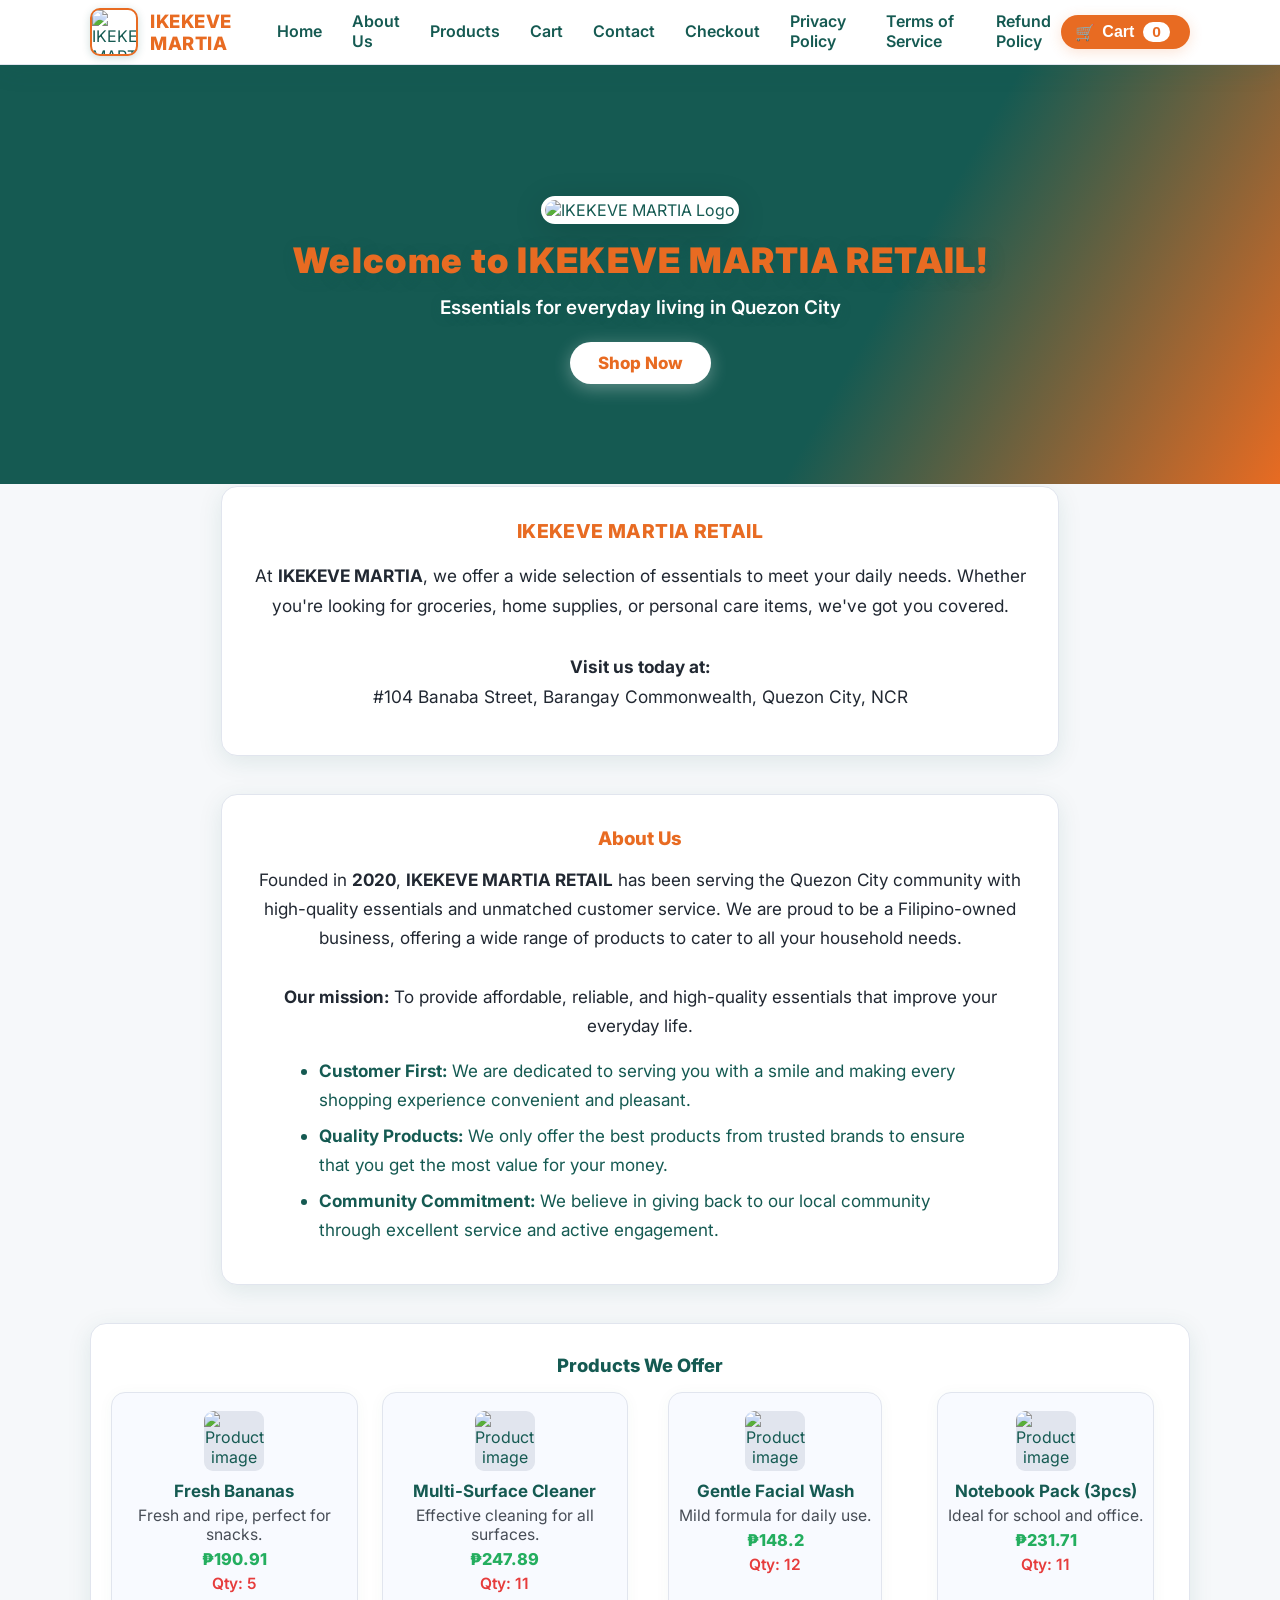
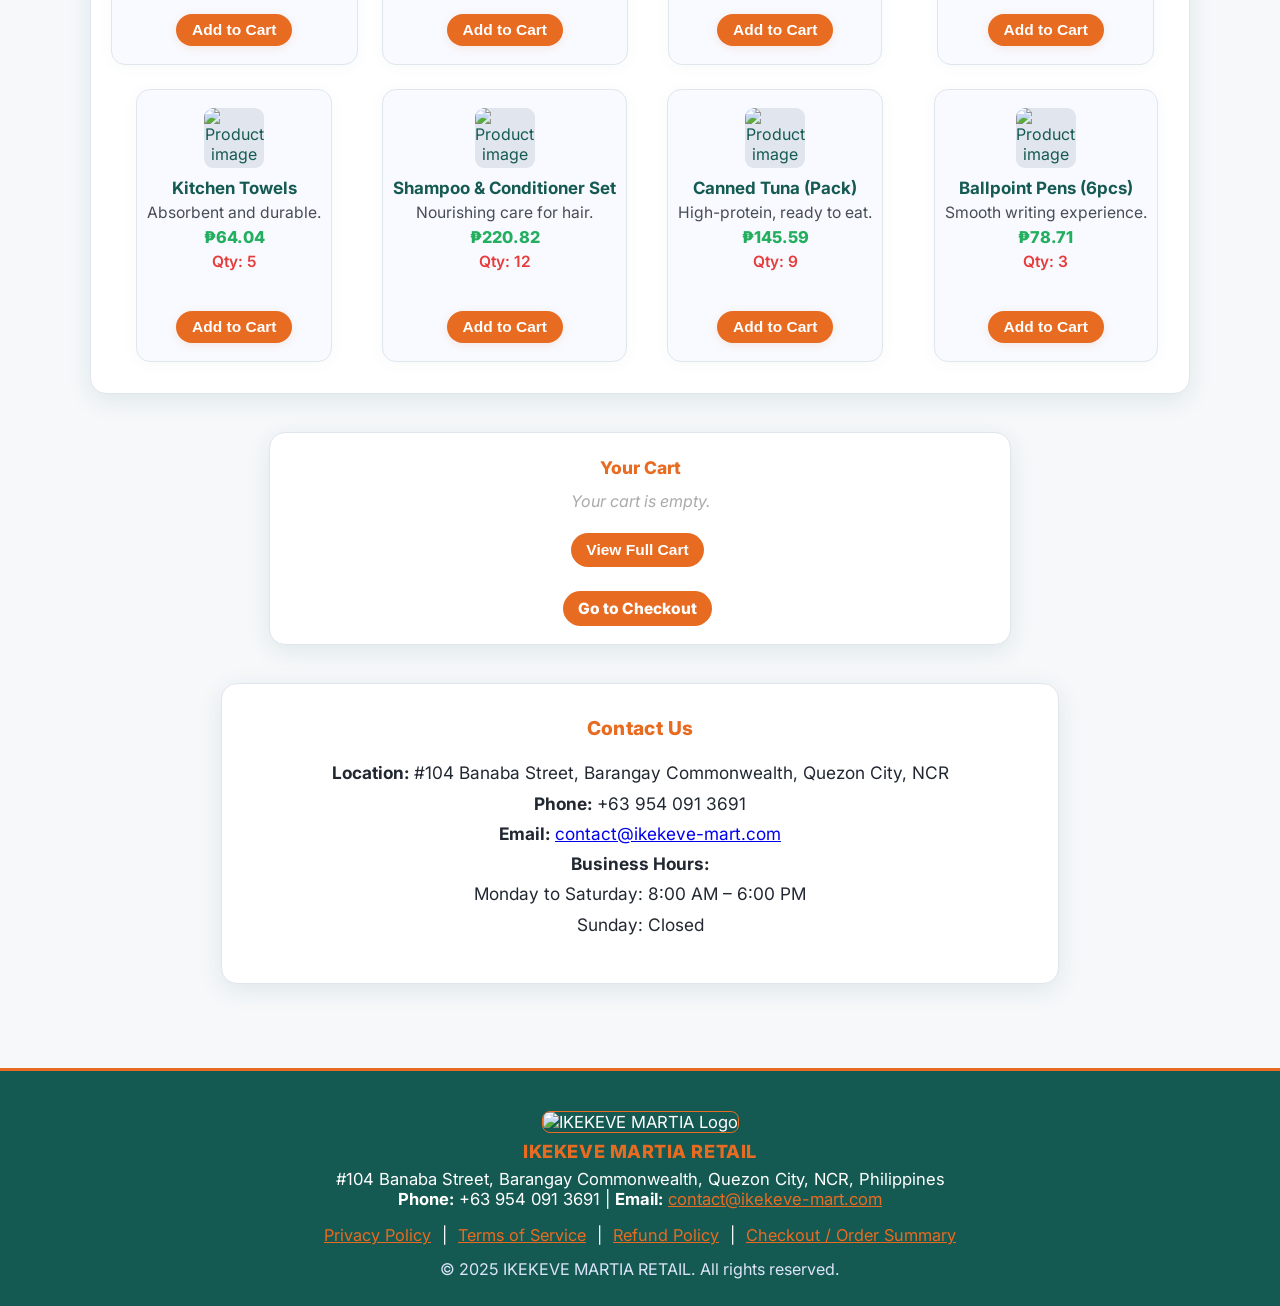
==== index.html @ eccfc87e "Update index.html" ====
<!DOCTYPE html>
<html lang="en">
<head>
  <meta charset="UTF-8">
  <title>IKEKEVE MARTIA RETAIL – Essentials for Everyday Living</title>
  <meta name="viewport" content="width=device-width, initial-scale=1.0">
  <meta name="description" content="IKEKEVE MARTIA RETAIL – Groceries, home, personal care, and office supplies in Quezon City. Professional, responsive, and trusted Filipino-owned store.">
  <link rel="icon" type="image/png" href="image/FAVICON.png">
  <link href="https://fonts.googleapis.com/css2?family=Inter:wght@400;600;800&display=swap" rel="stylesheet">
  <style>
    :root {
      --color-main: #155a52;
      --color-accent: #e86b22;
      --color-bg: #f6f8fa;
      --color-light: #fff;
      --color-dark: #212832;
      --color-border: #e1e5ee;
      --color-success: #24ae5f;
      --color-danger: #e63c3c;
      --radius: 16px;
      --shadow: 0 6px 24px rgba(21,90,82,0.10);
      --max-width: 1100px;
      --nav-height: 64px;
    }
    html { scroll-behavior: smooth; }
    body {
      margin: 0;
      padding: 0;
      font-family: 'Inter', Arial, sans-serif;
      background: var(--color-bg);
      color: var(--color-main);
      min-height: 100vh;
      box-sizing: border-box;
    }
    .navbar {
      background: var(--color-light);
      border-bottom: 1.5px solid var(--color-border);
      box-shadow: var(--shadow);
      height: var(--nav-height);
      width: 100%;
      position: fixed;
      top: 0;
      left: 0;
      z-index: 1000;
      display: flex;
      align-items: center;
      justify-content: center;
    }
    .navbar-inner {
      width: 100%;
      max-width: var(--max-width);
      display: flex;
      align-items: center;
      justify-content: space-between;
      padding: 0 18px;
    }
    .nav-logo {
      display: flex;
      align-items: center;
      gap: 12px;
    }
    .nav-logo img {
      height: 44px;
      width: 44px;
      border-radius: 10px;
      border: 2px solid var(--color-accent);
      background: var(--color-light);
      box-shadow: 0 2px 8px #155a5233;
      object-fit: cover;
    }
    .nav-brand {
      font-size: 1.15em;
      font-weight: 800;
      color: var(--color-accent);
      letter-spacing: .03em;
    }
    .nav-links {
      display: flex;
      gap: 30px;
      align-items: center;
      font-weight: 600;
      font-size: 1em;
    }
    .nav-links a {
      color: var(--color-main);
      text-decoration: none;
      padding: 9px 0;
      border-bottom: 2px solid transparent;
      transition: color .15s, border .15s;
    }
    .nav-links a:hover,
    .nav-links a:focus {
      color: var(--color-accent);
      border-bottom: 2px solid var(--color-accent);
    }
    .nav-cart-btn {
      background: var(--color-accent);
      color: var(--color-light);
      border: none;
      border-radius: 100px;
      padding: 7px 20px 7px 14px;
      font-size: 1em;
      font-weight: 800;
      cursor: pointer;
      display: flex;
      align-items: center;
      gap: 7px;
      transition: background .13s;
      box-shadow: 0 3px 14px #e86b2230;
    }
    .nav-cart-btn .cart-qty {
      background: var(--color-light);
      color: var(--color-accent);
      border-radius: 100px;
      font-size: 0.97em;
      font-weight: 800;
      padding: 1px 9px;
      margin-left: 2px;
    }
    .nav-burger {
      display: none;
      background: none;
      border: none;
      cursor: pointer;
      flex-direction: column;
      gap: 6px;
      padding: 7px;
      margin-left: 14px;
    }
    .nav-burger span {
      display: block;
      width: 26px;
      height: 4px;
      background: var(--color-main);
      border-radius: 2px;
      transition: all .2s;
    }
    .mobile-menu-bg {
      display: none;
      position: fixed;
      top: var(--nav-height); left: 0; right: 0; bottom: 0;
      background: #155a52cc;
      z-index: 1100;
      opacity: 1;
    }
    .mobile-menu-bg.show { display: block; }
    .mobile-menu {
      display: none;
      position: fixed;
      top: var(--nav-height); left: 0; right: 0;
      background: var(--color-light);
      flex-direction: column;
      box-shadow: 0 4px 24px #155a5213;
      border-radius: 0 0 13px 13px;
      z-index: 1200;
      align-items: flex-start;
      width: 100vw;
      height: auto;
      justify-content: flex-start;
      padding: 0;
    }
    .mobile-menu.show { display: flex; }
    .mobile-menu a {
      width: 100vw; max-width: 100vw; text-align: left;
      padding: 16px 0 16px 30px;
      border-bottom: 1px solid var(--color-border);
      color: var(--color-main);
      text-decoration: none;
      font-weight: 700;
      font-size: 1em;
    }
    .mobile-menu a:last-child { border-bottom: none; }
    .mobile-menu a:hover, .mobile-menu a:focus {
      color: var(--color-accent);
      background: #f8faff;
    }
    .hero {
      min-height: 420px;
      width: 100%;
      background: linear-gradient(120deg, var(--color-main) 68%, var(--color-accent) 100%);
      padding-top: var(--nav-height);
      display: flex;
      align-items: center;
      justify-content: center;
      flex-direction: column;
      position: relative;
      text-align: center;
    }
    .hero-logo {
      margin-bottom: 15px;
      margin-top: 32px;
    }
    .hero-logo img {
      height: 98px;
      width: 98px;
      border-radius: 20px;
      border: 4px solid var(--color-light);
      object-fit: cover;
      box-shadow: 0 6px 32px #0002;
      background: var(--color-light);
    }
    .hero-title {
      font-size: 2.2em;
      font-weight: 900;
      color: var(--color-accent);
      letter-spacing: 0.04em;
      margin-bottom: 15px;
      text-shadow: 4px 4px 16px #155a5255;
    }
    .hero-subtitle {
      font-size: 1.18em;
      color: var(--color-light);
      font-weight: 600;
      margin-bottom: 16px;
      text-shadow: 1px 2px 12px #155a5255;
    }
    .hero-cta {
      background: var(--color-light);
      color: var(--color-accent);
      border-radius: 100px;
      font-weight: 800;
      font-size: 1.06em;
      padding: 11px 28px;
      box-shadow: 0 4px 18px #fff5;
      display: inline-block;
      margin-top: 7px;
      text-decoration: none;
      transition: background .13s, color .13s;
    }
    .hero-cta:hover, .hero-cta:focus {
      background: var(--color-accent);
      color: var(--color-light);
    }
    main {
      max-width: var(--max-width);
      margin: 0 auto;
      padding: 0 2vw 36px 2vw;
      margin-top: -36px;
    }
    .welcome-section {
      background: var(--color-light);
      border-radius: var(--radius);
      box-shadow: var(--shadow);
      margin: 38px auto 0 auto;
      padding: 32px 28px 28px 28px;
      max-width: 780px;
      border: 1.2px solid var(--color-border);
      text-align: center;
    }
    .welcome-title {
      font-weight: 800;
      font-size: 1.2em;
      color: var(--color-accent);
      margin: 0 0 18px 0;
      letter-spacing: .02em;
    }
    .welcome-body {
      color: var(--color-dark);
      font-size: 1.08em;
      font-weight: 400;
      margin: 0 auto 13px auto;
      text-align: center;
      line-height: 1.75;
      max-width: 99%;
      padding: 0 0 2px 0;
    }
    .about-section {
      background: var(--color-light);
      border-radius: var(--radius);
      box-shadow: var(--shadow);
      margin: 38px auto 0 auto;
      padding: 32px 28px 28px 28px;
      max-width: 780px;
      border: 1.2px solid var(--color-border);
      text-align: center;
    }
    .about-title {
      font-weight: 800;
      font-size: 1.17em;
      color: var(--color-accent);
      margin-bottom: 15px;
    }
    .about-body {
      color: var(--color-dark);
      font-size: 1.07em;
      font-weight: 400;
      margin: 0 auto 12px auto;
      text-align: center;
      line-height: 1.7;
      max-width: 99%;
    }
    .about-list {
      text-align: left;
      margin: 16px auto 0 auto;
      max-width: 86%;
      font-size: 1em;
      color: var(--color-main);
      padding-left: 1.3em;
    }
    .about-list li {
      margin-bottom: 7px;
    }
    .products-section {
      background: var(--color-light);
      border-radius: var(--radius);
      box-shadow: var(--shadow);
      margin: 38px auto 0 auto;
      padding: 30px 20px 21px 20px;
      max-width: 1100px;
      border: 1.2px solid var(--color-border);
      text-align: center;
    }
    .products-title {
      font-size: 1.15em;
      font-weight: 800;
      color: var(--color-main);
      margin-bottom: 16px;
    }
    .product-grid {
      display: grid;
      grid-template-columns: repeat(auto-fit, minmax(220px, 1fr));
      gap: 24px;
      margin-top: 10px;
      margin-bottom: 10px;
    }
    .product-card {
      background: #f8faff;
      border-radius: 14px;
      box-shadow: 0 2px 16px #155a520a;
      padding: 18px 10px 18px 10px;
      border: 1px solid var(--color-border);
      display: flex;
      flex-direction: column;
      align-items: center;
      text-align: center;
      min-height: 235px;
      max-width: 310px;
      margin: 0 auto;
    }
    .product-img {
      width: 60px;
      height: 60px;
      border-radius: 9px;
      background: #e1e5ee;
      margin-bottom: 10px;
      display: flex;
      align-items: center;
      justify-content: center;
      overflow: hidden;
    }
    .product-img img {
      width: 100%;
      height: 100%;
      object-fit: cover;
      border-radius: 9px;
    }
    .product-name {
      font-weight: 700;
      color: var(--color-main);
      font-size: 1.06em;
      margin-bottom: 5px;
    }
    .product-desc {
      font-size: .98em;
      color: var(--color-dark);
      margin-bottom: 5px;
      opacity: .82;
    }
    .product-price {
      color: var(--color-success);
      font-size: 1.02em;
      font-weight: 800;
      margin-bottom: 5px;
    }
    .product-stock {
      font-size: .97em;
      color: var(--color-danger);
      font-weight: 600;
      margin-bottom: 8px;
    }
    .add-cart-btn {
      background: var(--color-accent);
      color: var(--color-light);
      border: none;
      border-radius: 100px;
      padding: 7px 16px;
      font-size: .97em;
      font-weight: 700;
      cursor: pointer;
      margin-top: auto;
      transition: background .12s;
      box-shadow: 0 2px 9px #e86b2222;
      outline: none;
    }
    .add-cart-btn:disabled {
      opacity: .6;
      cursor: not-allowed;
    }
    .cart-section {
      background: var(--color-light);
      border-radius: var(--radius);
      box-shadow: var(--shadow);
      margin: 38px auto 0 auto;
      padding: 24px 20px 18px 20px;
      max-width: 700px;
      border: 1.2px solid var(--color-border);
      text-align: center;
    }
    .cart-title {
      font-size: 1.09em;
      font-weight: 800;
      color: var(--color-accent);
      margin-bottom: 10px;
    }
    .cart-content {
      margin-bottom: 14px;
    }
    .cart-list {
      list-style: none;
      padding: 0;
      margin: 0 0 10px 0;
      text-align: left;
      font-size: .99em;
    }
    .cart-list li {
      padding: 6px 0;
      display: flex;
      justify-content: space-between;
      align-items: center;
      border-bottom: 1px solid var(--color-border);
    }
    .cart-total {
      font-weight: 800;
      color: var(--color-success);
      margin-top: 7px;
      margin-bottom: 7px;
    }
    .cart-empty-msg {
      color: #aaa;
      font-style: italic;
      margin: 13px 0;
    }
    .cart-action-btn {
      background: var(--color-accent);
      color: var(--color-light);
      font-weight: 800;
      border: none;
      border-radius: 100px;
      font-size: .97em;
      padding: 8px 15px;
      cursor: pointer;
      margin: 8px 5px 0 0;
      transition: background .13s;
      outline: none;
    }
    .cart-action-btn:hover {
      background: var(--color-main);
      color: var(--color-light);
    }
    footer {
      background: var(--color-main);
      color: var(--color-light);
      padding: 40px 8px 24px 8px;
      margin-top: 48px;
      font-size: 1.04em;
      font-family: 'Inter', Arial, sans-serif;
      border-top: 3px solid var(--color-accent);
    }
    .footer-main {
      max-width: 800px;
      margin: 0 auto;
      text-align: center;
    }
    .footer-logo img {
      height: 38px;
      width: 38px;
      border-radius: 8px;
      border: 1.5px solid var(--color-accent);
      object-fit: cover;
      margin-bottom: 7px;
    }
    .footer-brand {
      font-weight: 800;
      font-size: 1.09em;
      color: var(--color-accent);
      margin-bottom: 7px;
      letter-spacing: .03em;
    }
    .footer-contact {
      margin-bottom: 16px;
      color: var(--color-light);
      font-size: 1em;
    }
    .footer-contact a {
      color: var(--color-accent);
      text-decoration: underline;
      transition: color .13s;
    }
    .footer-contact a:hover {
      color: var(--color-light);
    }
    .footer-links {
      margin-top: 10px;
      font-size: .98em;
      color: var(--color-light);
    }
    .footer-links a {
      color: var(--color-accent);
      margin: 0 6px;
      text-decoration: underline;
      transition: color .13s;
    }
    .footer-links a:hover {
      color: var(--color-light);
    }
    .footer-copy {
      color: #dbe4f8;
      font-size: 0.97em;
      margin-top: 14px;
      margin-bottom: 3px;
    }
    @media (max-width: 900px) {
      .navbar-inner { padding: 0 8px; }
      main { padding: 0 1vw 24px 1vw; }
      .welcome-section, .about-section, .products-section, .cart-section { padding: 20px 5px 16px 5px; }
      .product-grid { gap: 12px; }
    }
    @media (max-width: 700px) {
      .navbar { height: 54px; }
      .navbar-inner { height: 54px; }
      .hero-logo img { height: 75px; width: 75px; }
      .hero-title { font-size: 1.55em; }
      .welcome-section, .about-section, .products-section, .cart-section { padding: 14px 2vw 12px 2vw; }
      .footer-main { font-size: .95em; }
      .product-grid { grid-template-columns: 1fr; }
    }
    @media (max-width: 600px) {
      .nav-links { display: none; }
      .nav-burger { display: flex; }
      .navbar-inner { flex-direction: row; }
      .welcome-section, .about-section, .products-section, .cart-section { max-width: 99vw; }
      .hero-logo { margin-top: 18px; margin-bottom: 8px; }
      .hero-title { font-size: 1.21em; }
      .footer-main { font-size: .93em; }
      .product-grid { grid-template-columns: 1fr; }
    }
    @media (max-width: 500px) {
      .product-card { min-height: 160px; }
    }
  </style>
</head>
<body>
  <nav class="navbar" id="navbar">
    <div class="navbar-inner">
      <div class="nav-logo">
        <img src="image/LOGO.png" alt="IKEKEVE MARTIA Logo">
        <span class="nav-brand">IKEKEVE MARTIA</span>
      </div>
      <div class="nav-links" id="nav-links">
        <a href="#welcome">Home</a>
        <a href="#about">About Us</a>
        <a href="#products">Products</a>
        <a href="#cart">Cart</a>
        <a href="#contact">Contact</a>
        <a href="order-summary.html">Checkout</a>
        <a href="privacy-policy.html">Privacy Policy</a>
        <a href="terms.html">Terms of Service</a>
        <a href="refund-policy.html">Refund Policy</a>
      </div>
      <button class="nav-burger" aria-label="Open Menu" onclick="toggleMobileMenu()">
        <span></span><span></span><span></span>
      </button>
      <button class="nav-cart-btn" onclick="showCart()" aria-label="View Cart">
        <span>🛒</span> Cart <span class="cart-qty" id="cartQty">0</span>
      </button>
    </div>
    <div class="mobile-menu-bg" id="mobileMenuBg"></div>
    <div class="mobile-menu" id="mobileMenu">
      <a href="#welcome" onclick="closeMobileMenu()">Home</a>
      <a href="#about" onclick="closeMobileMenu()">About Us</a>
      <a href="#products" onclick="closeMobileMenu()">Products</a>
      <a href="#cart" onclick="closeMobileMenu()">Cart</a>
      <a href="#contact" onclick="closeMobileMenu()">Contact</a>
      <a href="order-summary.html" onclick="closeMobileMenu()">Checkout</a>
      <a href="privacy-policy.html" onclick="closeMobileMenu()">Privacy Policy</a>
      <a href="terms.html" onclick="closeMobileMenu()">Terms of Service</a>
      <a href="refund-policy.html" onclick="closeMobileMenu()">Refund Policy</a>
    </div>
  </nav>

  <section class="hero" id="welcome">
    <div class="hero-logo">
      <img src="image/LOGO.png" alt="IKEKEVE MARTIA Logo" width="98" height="98">
    </div>
    <div class="hero-title">Welcome to IKEKEVE MARTIA RETAIL!</div>
    <div class="hero-subtitle">Essentials for everyday living in Quezon City</div>
    <a href="#products" class="hero-cta">Shop Now</a>
  </section>
  <main>
    <section class="welcome-section" id="store-info">
      <div class="welcome-title">IKEKEVE MARTIA RETAIL</div>
      <div class="welcome-body">
        At <strong>IKEKEVE MARTIA</strong>, we offer a wide selection of essentials to meet your daily needs. Whether you're looking for groceries, home supplies, or personal care items, we've got you covered.<br><br>
        <b>Visit us today at:</b><br>
        #104 Banaba Street, Barangay Commonwealth, Quezon City, NCR
      </div>
    </section>
    <section class="about-section" id="about">
      <div class="about-title">About Us</div>
      <div class="about-body">
        Founded in <b>2020</b>, <b>IKEKEVE MARTIA RETAIL</b> has been serving the Quezon City community with high-quality essentials and unmatched customer service. We are proud to be a Filipino-owned business, offering a wide range of products to cater to all your household needs.<br><br>
        <b>Our mission:</b> To provide affordable, reliable, and high-quality essentials that improve your everyday life.<br>
        <ul class="about-list">
          <li><b>Customer First:</b> We are dedicated to serving you with a smile and making every shopping experience convenient and pleasant.</li>
          <li><b>Quality Products:</b> We only offer the best products from trusted brands to ensure that you get the most value for your money.</li>
          <li><b>Community Commitment:</b> We believe in giving back to our local community through excellent service and active engagement.</li>
        </ul>
      </div>
    </section>
    <section class="products-section" id="products">
      <div class="products-title">Products We Offer</div>
      <div class="product-grid" id="productGrid"></div>
    </section>
    <section class="cart-section" id="cart">
      <div class="cart-title">Your Cart</div>
      <div class="cart-content" id="cartContent">
        <div class="cart-empty-msg">Your cart is empty.</div>
      </div>
      <button class="cart-action-btn" onclick="showCart()">View Full Cart</button>
      <div style="margin-top:16px;">
        <a href="order-summary.html" class="cart-action-btn" style="display:inline-block;text-decoration:none;">Go to Checkout</a>
      </div>
    </section>
    <section class="welcome-section" id="contact">
      <div class="welcome-title">Contact Us</div>
      <div class="welcome-body">
        <b>Location:</b> #104 Banaba Street, Barangay Commonwealth, Quezon City, NCR<br>
        <b>Phone:</b> +63 954 091 3691<br>
        <b>Email:</b> <a href="mailto:contact@ikekeve-mart.com">contact@ikekeve-mart.com</a><br>
        <b>Business Hours:</b>
        <br>Monday to Saturday: 8:00 AM – 6:00 PM
        <br>Sunday: Closed
      </div>
    </section>
  </main>

  <!-- Modal Cart (appears on click) -->
  <div class="mobile-menu-bg" id="cartModalBg" style="display:none;"></div>
  <aside class="cart-section" id="cartModal" style="display:none; position:fixed; top:50%; left:50%; transform:translate(-50%,-50%); z-index:2000; max-width:400px; width:96vw; box-shadow:0 8px 38px #155a5233,0 0 0 5px #e86b2222;">
    <div class="cart-title">🛒 Cart <span class="cart-qty" id="cartModalQty">0</span></div>
    <ul class="cart-list" id="cartItems"></ul>
    <div class="cart-empty-msg" id="cartEmptyMsg" style="display:none;">Your cart is empty.</div>
    <div class="cart-total" id="cartTotalRow"></div>
    <button class="cart-action-btn" onclick="checkout()" aria-label="Checkout">Checkout</button>
    <a href="order-summary.html" class="cart-action-btn" style="display:inline-block;text-decoration:none;">Order Summary</a>
    <button class="cart-action-btn" onclick="emptyCart()" aria-label="Empty Cart">Empty Cart</button>
    <button class="cart-action-btn" onclick="closeCart()" aria-label="Close">Close</button>
  </aside>
  <footer>
    <div class="footer-main">
      <div class="footer-logo">
        <img src="image/LOGO.png" alt="IKEKEVE MARTIA Logo">
      </div>
      <div class="footer-brand">IKEKEVE MARTIA RETAIL</div>
      <div class="footer-contact">
        #104 Banaba Street, Barangay Commonwealth, Quezon City, NCR, Philippines<br>
        <b>Phone:</b> +63 954 091 3691 | <b>Email:</b> <a href="mailto:contact@ikekeve-mart.com">contact@ikekeve-mart.com</a>
      </div>
      <div class="footer-links">
        <a href="privacy-policy.html">Privacy Policy</a> |
        <a href="terms.html">Terms of Service</a> |
        <a href="refund-policy.html">Refund Policy</a> |
        <a href="order-summary.html">Checkout / Order Summary</a>
      </div>
      <div class="footer-copy">
        &copy; 2025 IKEKEVE MARTIA RETAIL. All rights reserved.
      </div>
    </div>
  </footer>
  <script>
    // Responsive Nav
    function toggleMobileMenu() {
      document.getElementById('mobileMenu').classList.toggle('show');
      document.getElementById('mobileMenuBg').classList.toggle('show');
    }
    function closeMobileMenu() {
      document.getElementById('mobileMenu').classList.remove('show');
      document.getElementById('mobileMenuBg').classList.remove('show');
    }
    window.addEventListener('resize', function() {
      if(window.innerWidth > 600) closeMobileMenu();
    });
    document.addEventListener('click', function(e) {
      var mm = document.getElementById('mobileMenu');
      var bg = document.getElementById('mobileMenuBg');
      var burger = document.querySelector('.nav-burger');
      if(mm.classList.contains('show') && !mm.contains(e.target) && !burger.contains(e.target) && !bg.contains(e.target)) closeMobileMenu();
    });

    // Smooth scroll
    window.addEventListener("DOMContentLoaded", function() {
      document.querySelectorAll('.mobile-menu a').forEach(function(link){
        link.addEventListener('click', function(e){
          var targetId = link.getAttribute('href').replace('#','');
          var target = document.getElementById(targetId);
          if(target) target.scrollIntoView({behavior:'smooth'});
        });
      });
      document.querySelectorAll('.nav-links a').forEach(function(link){
        // Only scroll for hash links
        if (link.getAttribute('href').startsWith("#")) {
          link.addEventListener('click', function(e){
            var targetId = link.getAttribute('href').replace('#','');
            var target = document.getElementById(targetId);
            if(target) target.scrollIntoView({behavior:'smooth'});
          });
        }
      });
    });

    // Demo Product Data
    function randQty() { return Math.floor(Math.random()*13)+3; }
    function randPrice(base) { return (base + Math.floor(Math.random()*200) + Math.random()).toFixed(2); }
    const products = [
      {
        name: "Fresh Bananas",
        price: randPrice(29),
        qty: randQty(),
        img: "image/placeholder.png",
        desc: "Fresh and ripe, perfect for snacks."
      },
      {
        name: "Multi-Surface Cleaner",
        price: randPrice(59),
        qty: randQty(),
        img: "image/placeholder.png",
        desc: "Effective cleaning for all surfaces."
      },
      {
        name: "Gentle Facial Wash",
        price: randPrice(109),
        qty: randQty(),
        img: "image/placeholder.png",
        desc: "Mild formula for daily use."
      },
      {
        name: "Notebook Pack (3pcs)",
        price: randPrice(49),
        qty: randQty(),
        img: "image/placeholder.png",
        desc: "Ideal for school and office."
      },
      {
        name: "Kitchen Towels",
        price: randPrice(39),
        qty: randQty(),
        img: "image/placeholder.png",
        desc: "Absorbent and durable."
      },
      {
        name: "Shampoo & Conditioner Set",
        price: randPrice(129),
        qty: randQty(),
        img: "image/placeholder.png",
        desc: "Nourishing care for hair."
      },
      {
        name: "Canned Tuna (Pack)",
        price: randPrice(99),
        qty: randQty(),
        img: "image/placeholder.png",
        desc: "High-protein, ready to eat."
      },
      {
        name: "Ballpoint Pens (6pcs)",
        price: randPrice(29),
        qty: randQty(),
        img: "image/placeholder.png",
        desc: "Smooth writing experience."
      }
    ];
    let cart = [];
    function renderProducts() {
      const grid = document.getElementById('productGrid');
      grid.innerHTML = '';
      products.forEach((item, idx) => {
        const card = document.createElement('div');
        card.className = 'product-card';
        card.innerHTML = `
          <div class="product-img">
            <img src="${item.img}" alt="Product image placeholder" />
          </div>
          <div class="product-name">${item.name}</div>
          <div class="product-desc">${item.desc}</div>
          <div class="product-price">₱${parseFloat(item.price).toLocaleString()}</div>
          <div class="product-stock">Qty: ${item.qty}</div>
          <button class="add-cart-btn" onclick="addToCart(${idx})" ${item.qty === 0?'disabled':''}>Add to Cart</button>
        `;
        grid.appendChild(card);
      });
    }
    function addToCart(idx) {
      let prod = products[idx];
      if(prod.qty < 1) return alert("Out of stock!");
      let existing = cart.find(item => item.name === prod.name);
      if(existing) {
        if(existing.qty < prod.qty) existing.qty++;
        else return alert("No more stock available!");
      } else {
        cart.push({
          name: prod.name,
          price: prod.price,
          qty: 1,
          stock: prod.qty,
          desc: prod.desc,
        });
      }
      updateCart();
    }
    function updateCart() {
      let totalCount = 0, totalAmount = 0;
      cart.forEach(item => { totalCount += item.qty; totalAmount += parseFloat(item.price)*item.qty; });
      document.getElementById('cartQty').textContent = totalCount;
      document.getElementById('cartModalQty').textContent = totalCount;
      const cartContent = document.getElementById('cartContent');
      if(cart.length === 0) {
        cartContent.innerHTML = '<div class="cart-empty-msg">Your cart is empty.</div>';
      } else {
        let html = '<ul class="cart-list">';
        cart.forEach(item => {
          html += `<li>
            <span>${item.name} × ${item.qty}</span>
            <span style="color:var(--color-success);font-weight:800;">₱${(parseFloat(item.price)*item.qty).toLocaleString(undefined,{minimumFractionDigits:2})}</span>
          </li>`;
        });
        html += `<li class="cart-total">
          Total: ₱${totalAmount.toLocaleString(undefined,{minimumFractionDigits:2})}
        </li></ul>`;
        cartContent.innerHTML = html;
      }

      const cartItems = document.getElementById('cartItems');
      cartItems.innerHTML = '';
      if(cart.length === 0) {
        document.getElementById('cartEmptyMsg').style.display = '';
        document.getElementById('cartTotalRow').textContent = '';
      } else {
        document.getElementById('cartEmptyMsg').style.display = 'none';
        cart.forEach((item, idx) => {
          let li = document.createElement("li");
          li.innerHTML = `<span>${item.name} × ${item.qty} <span style="color:var(--color-danger);font-size:.89em;">(Stock:${item.stock})</span> - ₱${(parseFloat(item.price)*item.qty).toLocaleString(undefined,{minimumFractionDigits:2})}</span>
            <button class="cart-action-btn" aria-label="Remove ${item.name} from cart" onclick="removeCartItem(${idx})">&times;</button>`;
          cartItems.appendChild(li);
        });
        document.getElementById('cartTotalRow').textContent = `Grand Total: ₱${totalAmount.toLocaleString(undefined,{minimumFractionDigits:2})}`;
      }
      localStorage.setItem('ikekeve_cart', JSON.stringify(cart));
    }
    function removeCartItem(idx) {
      cart.splice(idx, 1);
      updateCart();
    }
    function showCart() {
      document.getElementById("cartModal").style.display = "block";
      document.getElementById("cartModalBg").style.display = "block";
    }
    function closeCart() {
      document.getElementById("cartModal").style.display = "none";
      document.getElementById("cartModalBg").style.display = "none";
    }
    function checkout() {
      if(cart.length === 0) {
        alert("Your cart is empty!");
        return;
      }
      localStorage.setItem('ikekeve_cart', JSON.stringify(cart));
      window.location.href = "order-summary.html";
      closeCart();
    }
    function emptyCart() {
      if(!confirm("Are you sure you want to empty your cart?")) return;
      cart = [];
      updateCart();
    }
    document.getElementById("cartModalBg").onclick = closeCart;
    window.addEventListener("DOMContentLoaded", function() {
      renderProducts();
      const savedCart = localStorage.getItem('ikekeve_cart');
      if(savedCart) {
        cart = JSON.parse(savedCart);
        updateCart();
      }
    });
  </script>
</body>
</html>
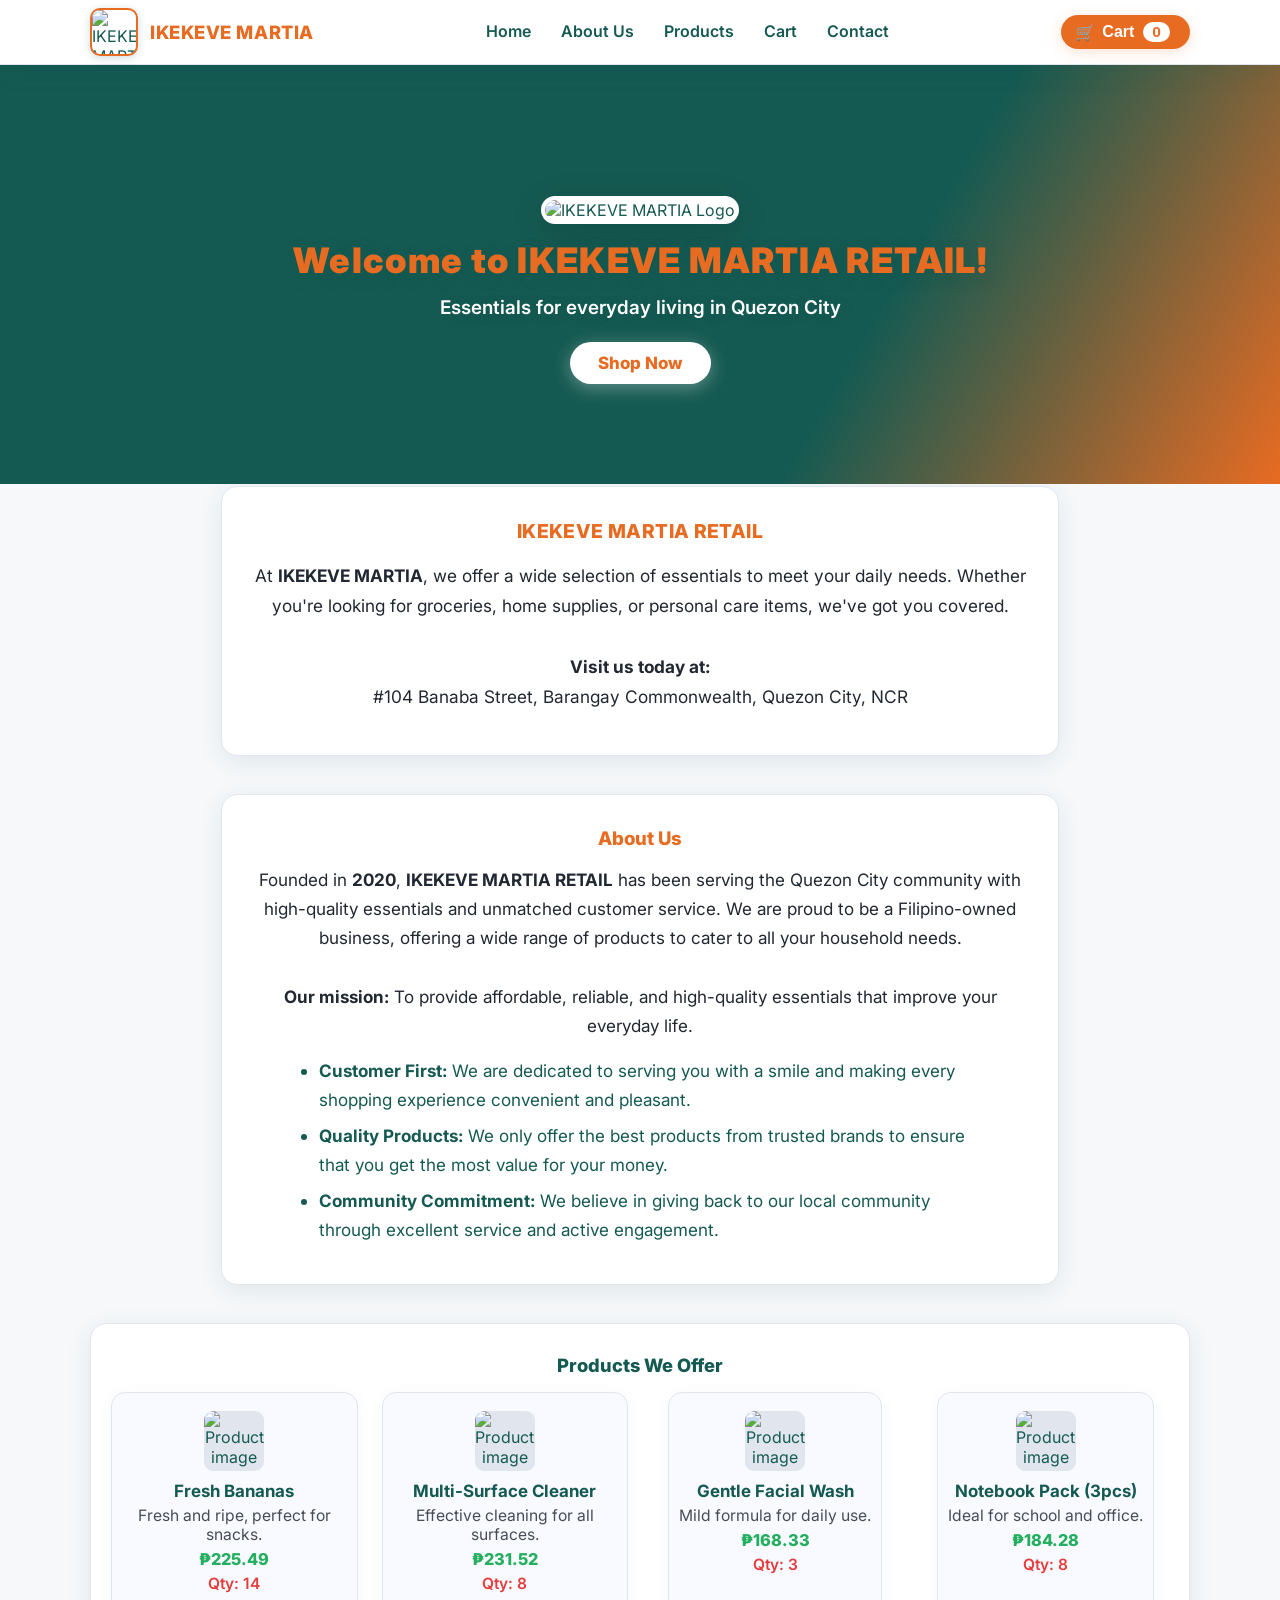
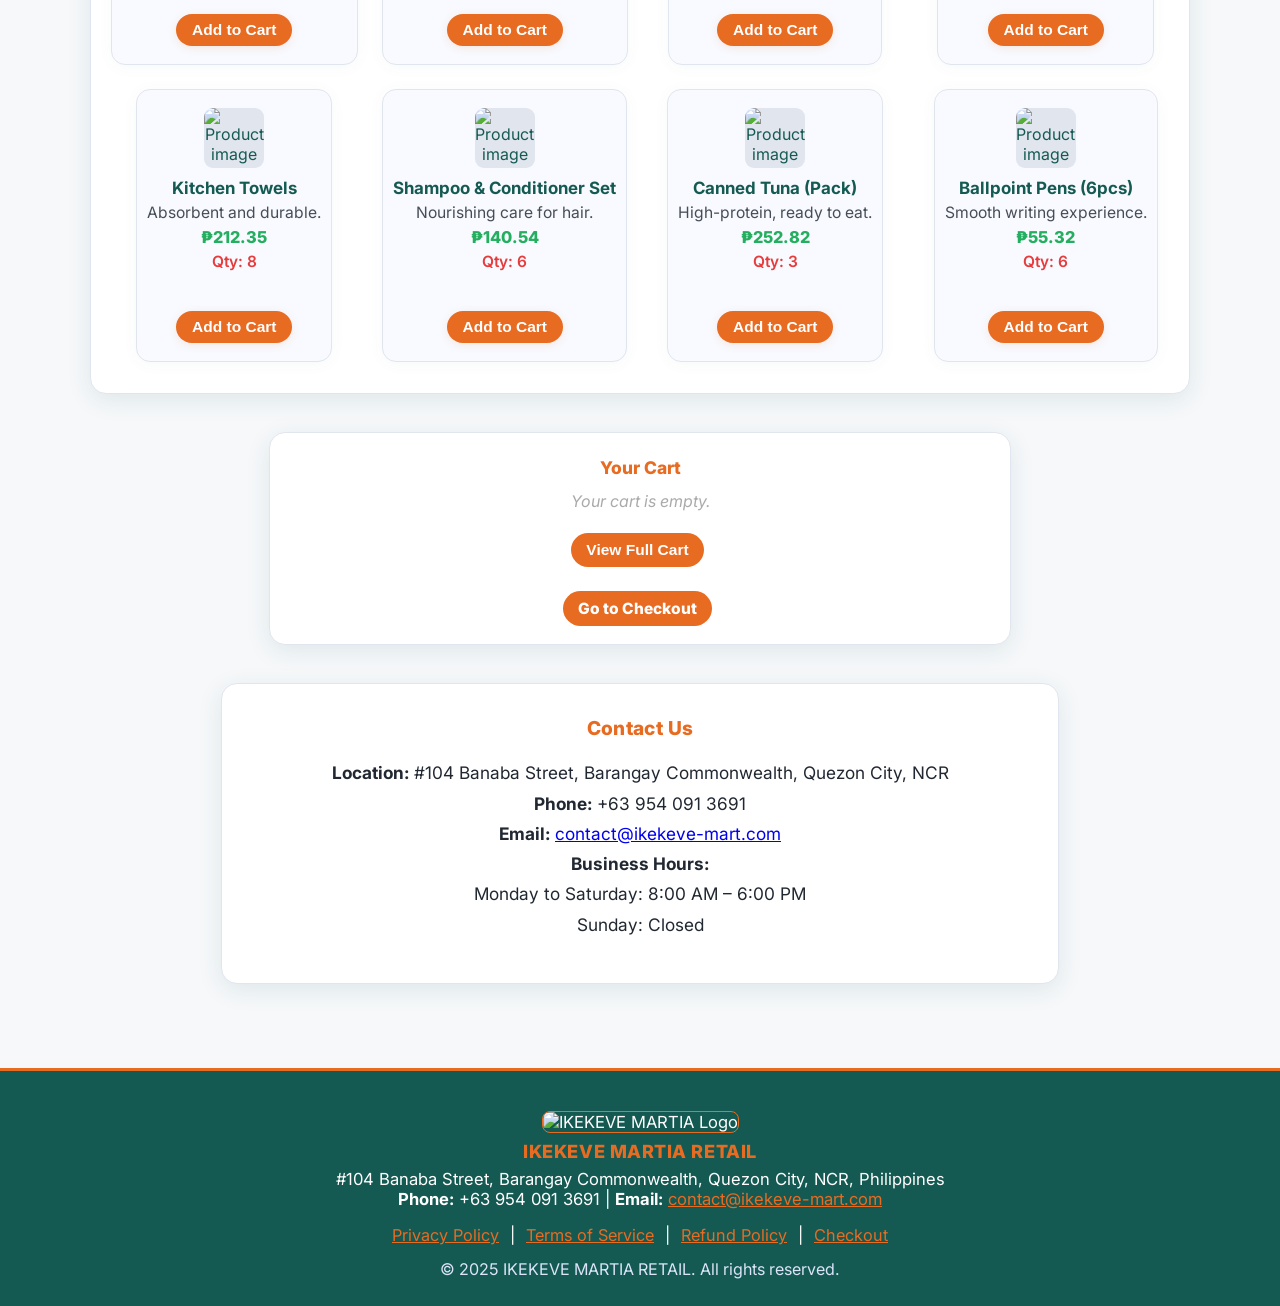
==== commit e5f41d61: "Update index.html" ====
--- a/index.html
+++ b/index.html
@@ -452,6 +452,8 @@
       margin: 8px 5px 0 0;
       transition: background .13s;
       outline: none;
+      text-decoration: none;
+      display: inline-block;
     }
     .cart-action-btn:hover {
       background: var(--color-main);
@@ -562,10 +564,6 @@
         <a href="#products">Products</a>
         <a href="#cart">Cart</a>
         <a href="#contact">Contact</a>
-        <a href="order-summary.html">Checkout</a>
-        <a href="privacy-policy.html">Privacy Policy</a>
-        <a href="terms.html">Terms of Service</a>
-        <a href="refund-policy.html">Refund Policy</a>
       </div>
       <button class="nav-burger" aria-label="Open Menu" onclick="toggleMobileMenu()">
         <span></span><span></span><span></span>
@@ -581,10 +579,6 @@
       <a href="#products" onclick="closeMobileMenu()">Products</a>
       <a href="#cart" onclick="closeMobileMenu()">Cart</a>
       <a href="#contact" onclick="closeMobileMenu()">Contact</a>
-      <a href="order-summary.html" onclick="closeMobileMenu()">Checkout</a>
-      <a href="privacy-policy.html" onclick="closeMobileMenu()">Privacy Policy</a>
-      <a href="terms.html" onclick="closeMobileMenu()">Terms of Service</a>
-      <a href="refund-policy.html" onclick="closeMobileMenu()">Refund Policy</a>
     </div>
   </nav>
 
@@ -652,7 +646,6 @@
     <div class="cart-empty-msg" id="cartEmptyMsg" style="display:none;">Your cart is empty.</div>
     <div class="cart-total" id="cartTotalRow"></div>
     <button class="cart-action-btn" onclick="checkout()" aria-label="Checkout">Checkout</button>
-    <a href="order-summary.html" class="cart-action-btn" style="display:inline-block;text-decoration:none;">Order Summary</a>
     <button class="cart-action-btn" onclick="emptyCart()" aria-label="Empty Cart">Empty Cart</button>
     <button class="cart-action-btn" onclick="closeCart()" aria-label="Close">Close</button>
   </aside>
@@ -670,7 +663,7 @@
         <a href="privacy-policy.html">Privacy Policy</a> |
         <a href="terms.html">Terms of Service</a> |
         <a href="refund-policy.html">Refund Policy</a> |
-        <a href="order-summary.html">Checkout / Order Summary</a>
+        <a href="order-summary.html">Checkout</a>
       </div>
       <div class="footer-copy">
         &copy; 2025 IKEKEVE MARTIA RETAIL. All rights reserved.
@@ -701,16 +694,19 @@
     window.addEventListener("DOMContentLoaded", function() {
       document.querySelectorAll('.mobile-menu a').forEach(function(link){
         link.addEventListener('click', function(e){
-          var targetId = link.getAttribute('href').replace('#','');
-          var target = document.getElementById(targetId);
-          if(target) target.scrollIntoView({behavior:'smooth'});
+          var href = link.getAttribute('href');
+          if(href && href.startsWith("#")) {
+            var targetId = href.replace('#','');
+            var target = document.getElementById(targetId);
+            if(target) target.scrollIntoView({behavior:'smooth'});
+          }
         });
       });
       document.querySelectorAll('.nav-links a').forEach(function(link){
-        // Only scroll for hash links
-        if (link.getAttribute('href').startsWith("#")) {
+        var href = link.getAttribute('href');
+        if(href && href.startsWith("#")) {
           link.addEventListener('click', function(e){
-            var targetId = link.getAttribute('href').replace('#','');
+            var targetId = href.replace('#','');
             var target = document.getElementById(targetId);
             if(target) target.scrollIntoView({behavior:'smooth'});
           });
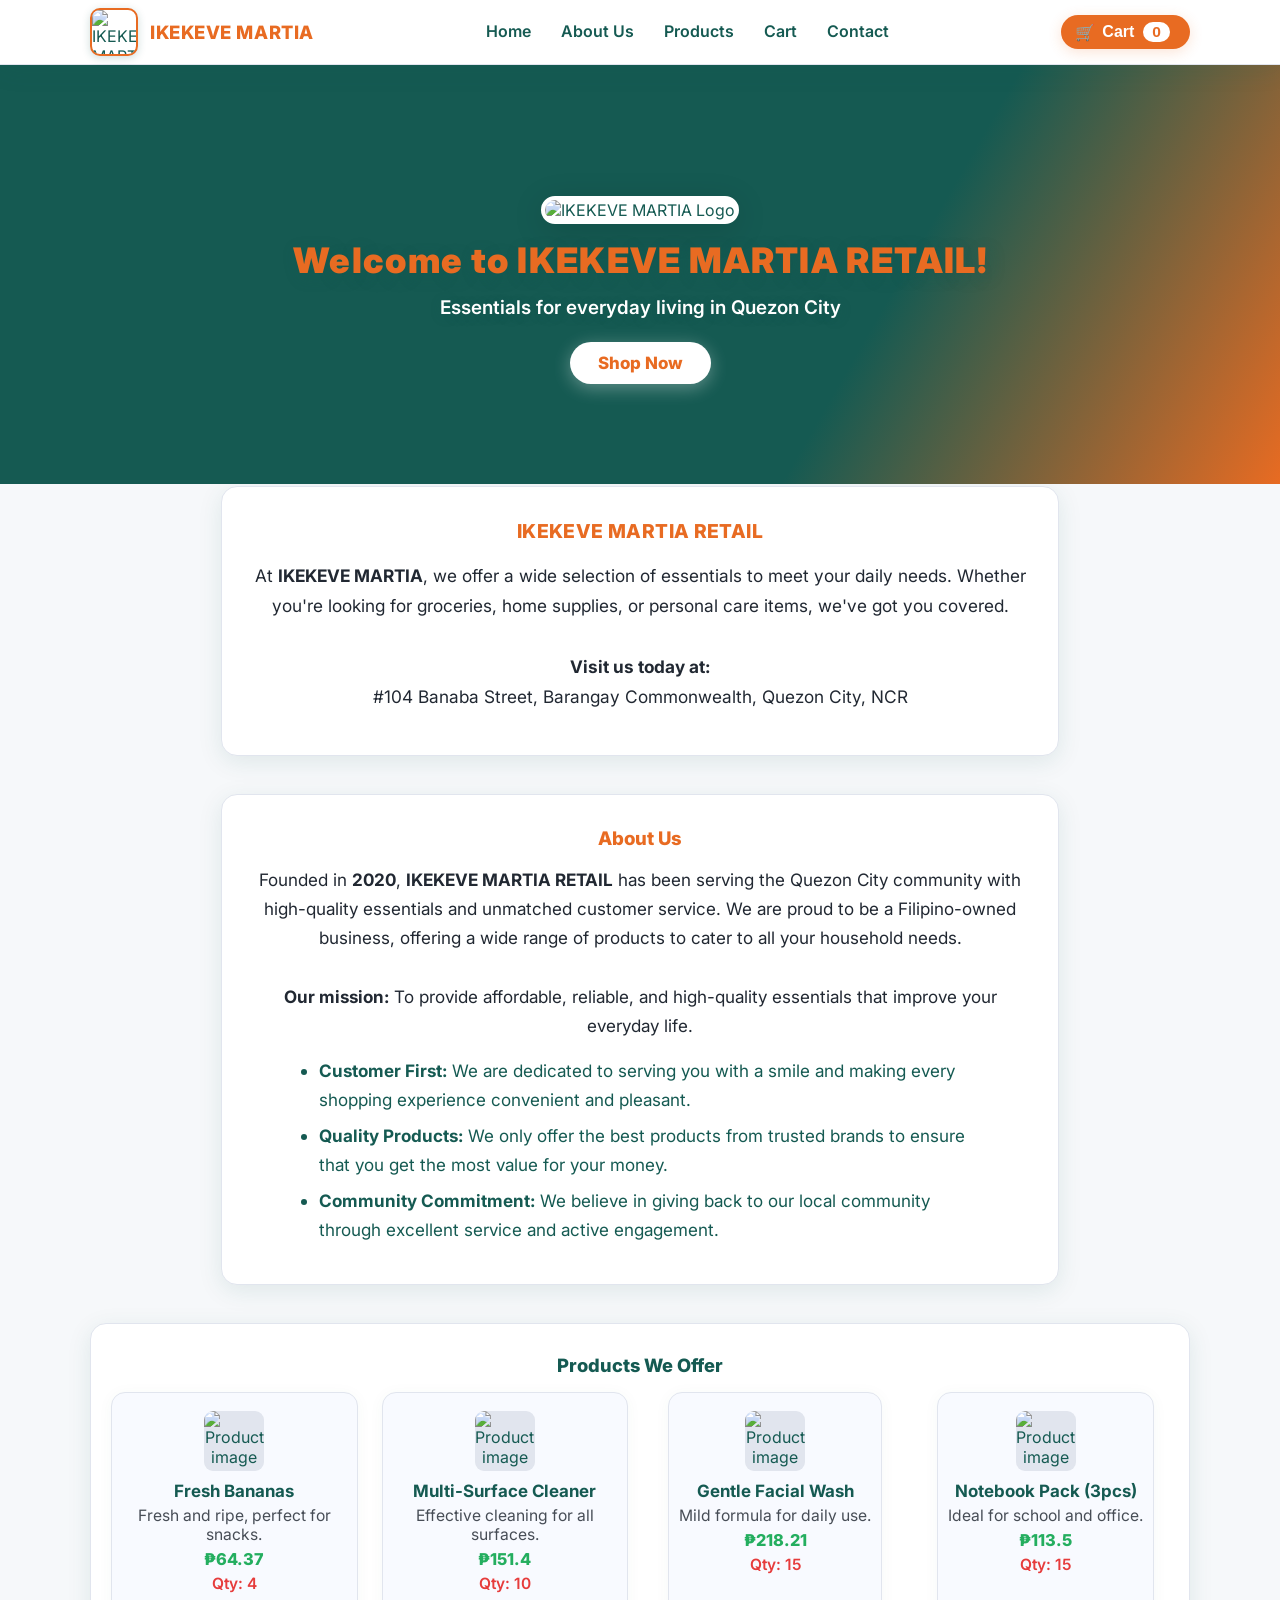
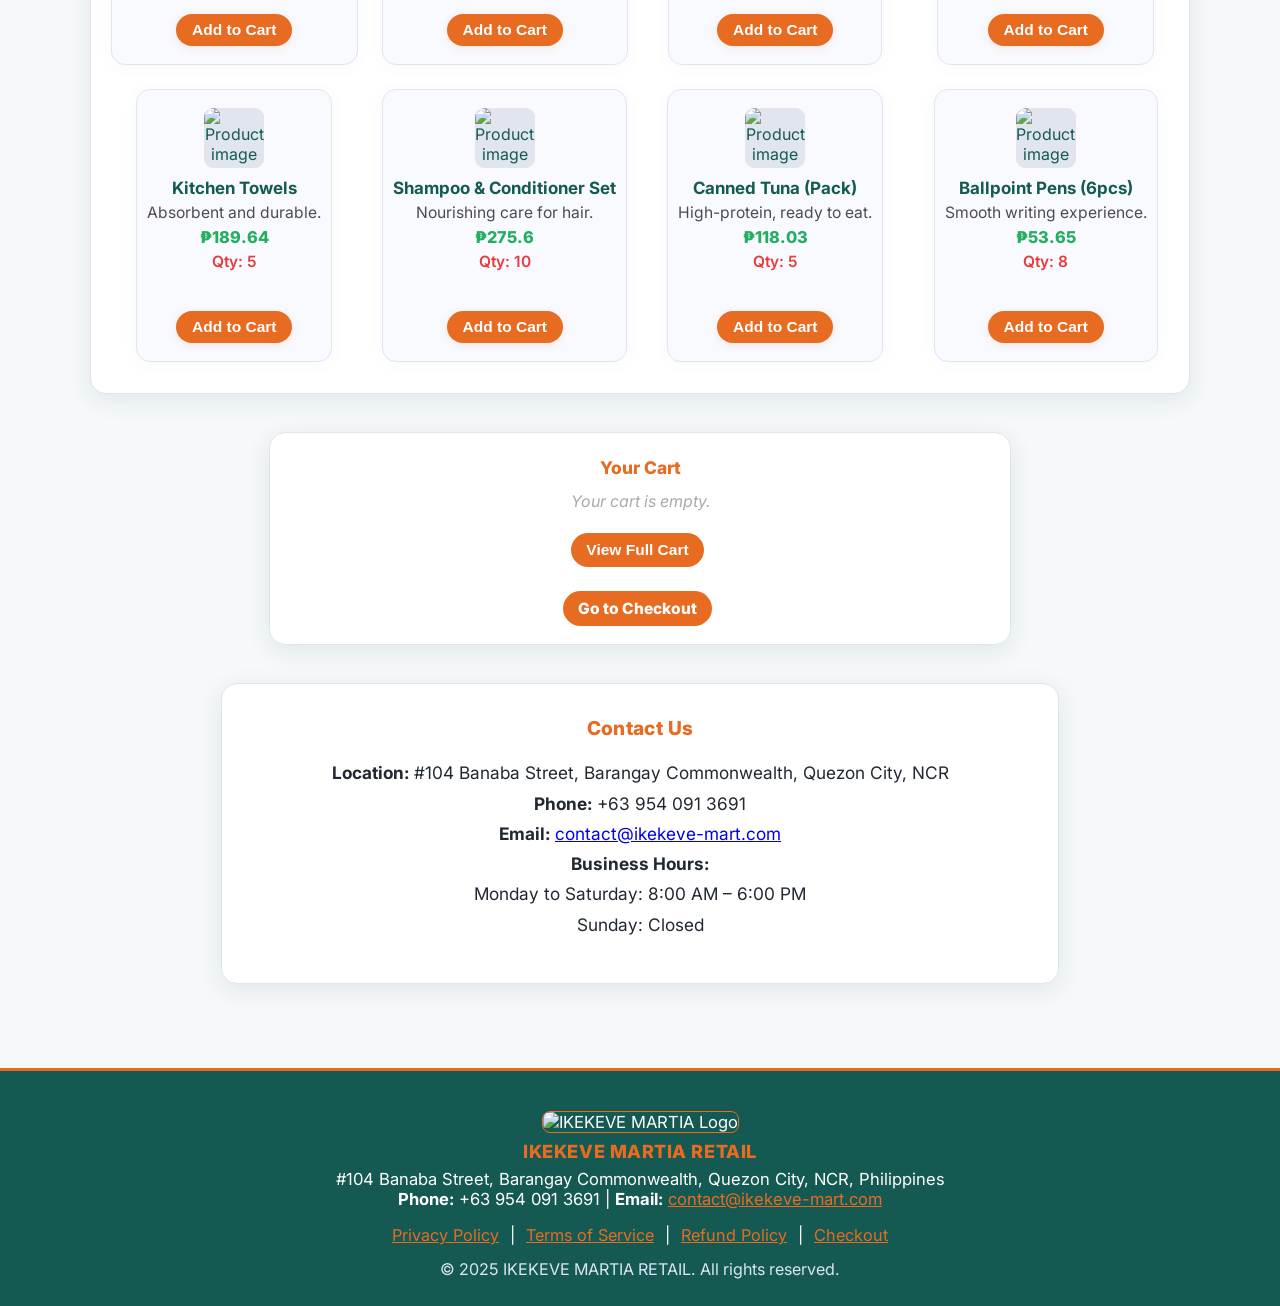
==== commit c2490bd2: "Update index.html" ====
--- a/index.html
+++ b/index.html
@@ -5,7 +5,7 @@
   <title>IKEKEVE MARTIA RETAIL – Essentials for Everyday Living</title>
   <meta name="viewport" content="width=device-width, initial-scale=1.0">
   <meta name="description" content="IKEKEVE MARTIA RETAIL – Groceries, home, personal care, and office supplies in Quezon City. Professional, responsive, and trusted Filipino-owned store.">
-  <link rel="icon" type="image/png" href="image/FAVICON.png">
+  <link rel="icon" type="image/png" href="image/LOGO.png">
   <link href="https://fonts.googleapis.com/css2?family=Inter:wght@400;600;800&display=swap" rel="stylesheet">
   <style>
     :root {
@@ -722,56 +722,56 @@
         name: "Fresh Bananas",
         price: randPrice(29),
         qty: randQty(),
-        img: "image/placeholder.png",
+        img: "image/Pictures1.png",
         desc: "Fresh and ripe, perfect for snacks."
       },
       {
         name: "Multi-Surface Cleaner",
         price: randPrice(59),
         qty: randQty(),
-        img: "image/placeholder.png",
+        img: "image/Pictures2.png",
         desc: "Effective cleaning for all surfaces."
       },
       {
         name: "Gentle Facial Wash",
         price: randPrice(109),
         qty: randQty(),
-        img: "image/placeholder.png",
+        img: "image/Pictures3.png",
         desc: "Mild formula for daily use."
       },
       {
         name: "Notebook Pack (3pcs)",
         price: randPrice(49),
         qty: randQty(),
-        img: "image/placeholder.png",
+        img: "image/Pictures4.png",
         desc: "Ideal for school and office."
       },
       {
         name: "Kitchen Towels",
         price: randPrice(39),
         qty: randQty(),
-        img: "image/placeholder.png",
+        img: "image/Pictures5.png",
         desc: "Absorbent and durable."
       },
       {
         name: "Shampoo & Conditioner Set",
         price: randPrice(129),
         qty: randQty(),
-        img: "image/placeholder.png",
+        img: "image/Pictures6.png",
         desc: "Nourishing care for hair."
       },
       {
         name: "Canned Tuna (Pack)",
         price: randPrice(99),
         qty: randQty(),
-        img: "image/placeholder.png",
+        img: "image/Pictures7.png",
         desc: "High-protein, ready to eat."
       },
       {
         name: "Ballpoint Pens (6pcs)",
         price: randPrice(29),
         qty: randQty(),
-        img: "image/placeholder.png",
+        img: "image/Pictures8.png",
         desc: "Smooth writing experience."
       }
     ];
@@ -784,7 +784,7 @@
         card.className = 'product-card';
         card.innerHTML = `
           <div class="product-img">
-            <img src="${item.img}" alt="Product image placeholder" />
+            <img src="${item.img}" alt="Product image Pictures" />
           </div>
           <div class="product-name">${item.name}</div>
           <div class="product-desc">${item.desc}</div>
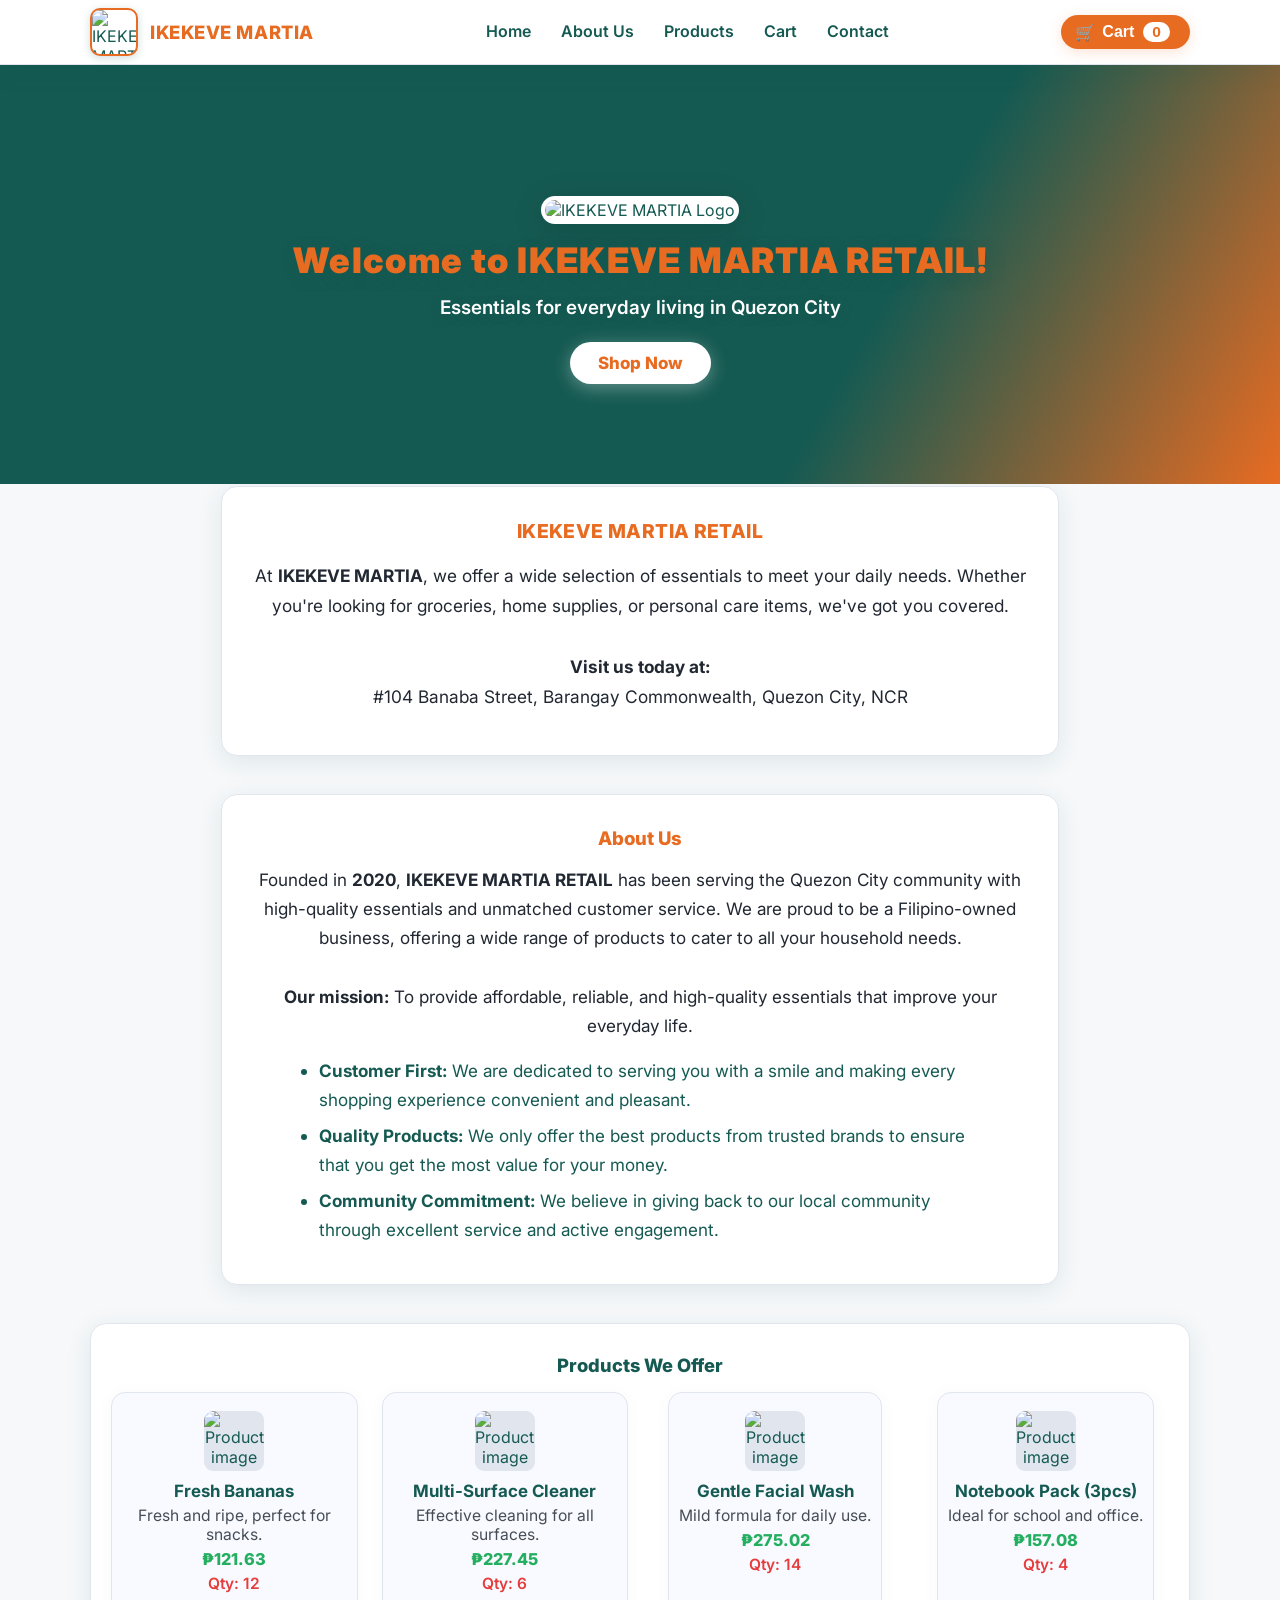
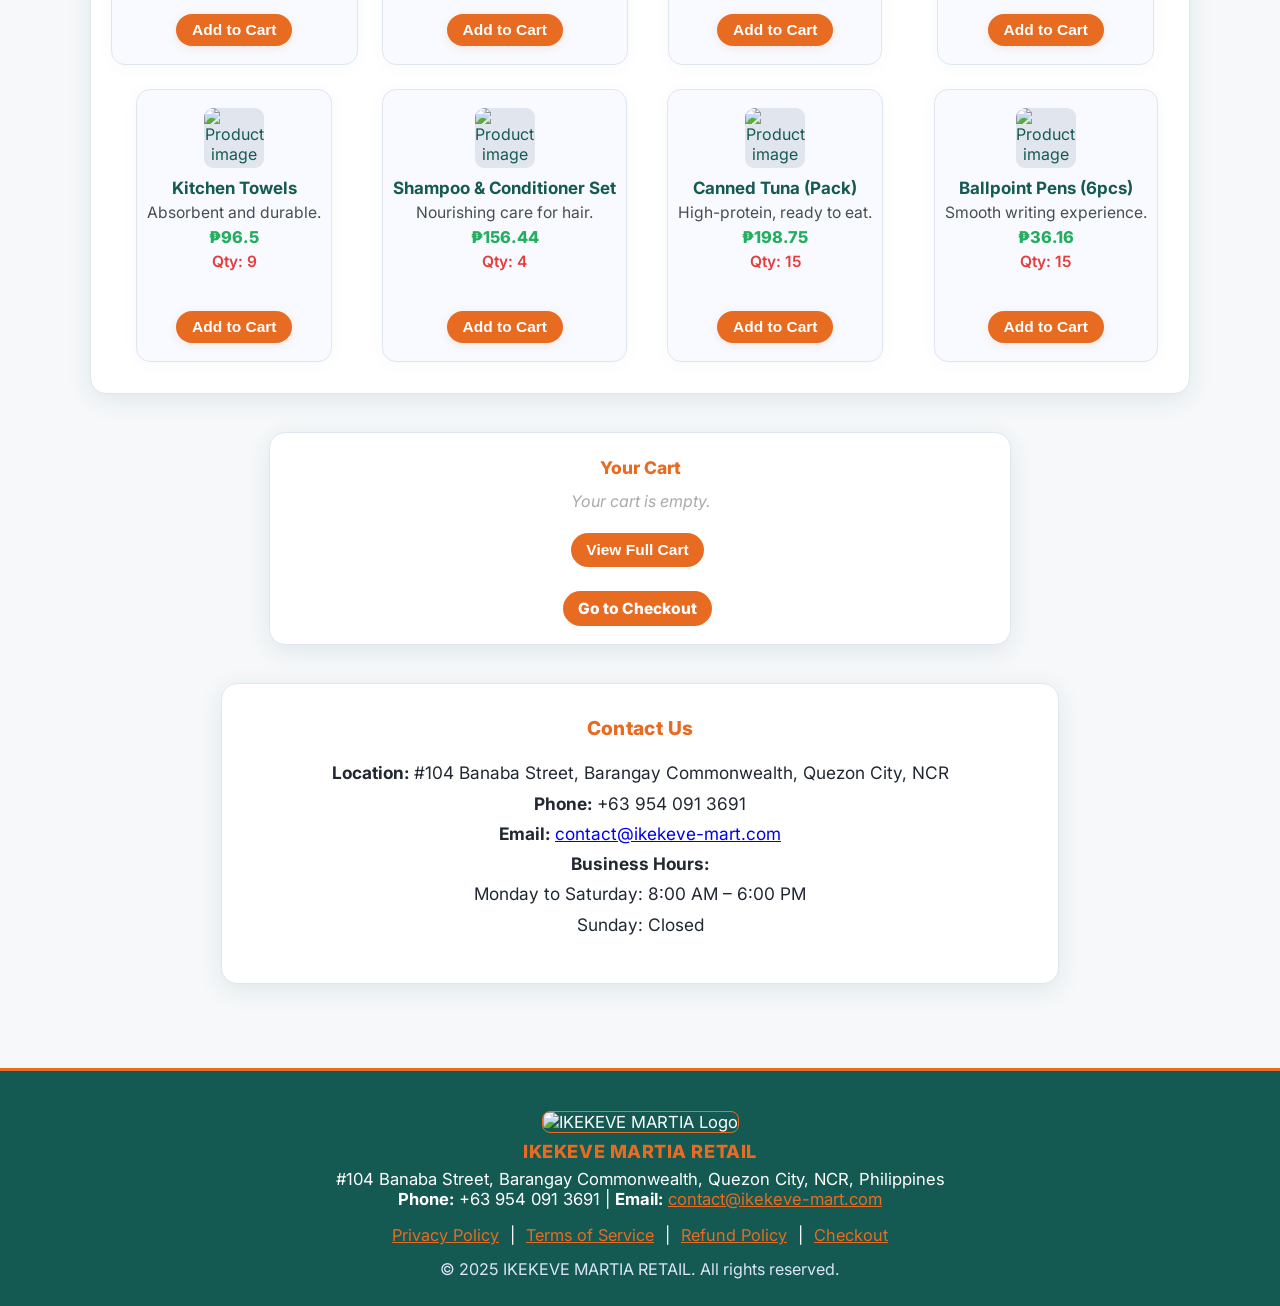
==== commit 3fbfbfa9: "Update index.html" ====
--- a/index.html
+++ b/index.html
@@ -5,7 +5,7 @@
   <title>IKEKEVE MARTIA RETAIL – Essentials for Everyday Living</title>
   <meta name="viewport" content="width=device-width, initial-scale=1.0">
   <meta name="description" content="IKEKEVE MARTIA RETAIL – Groceries, home, personal care, and office supplies in Quezon City. Professional, responsive, and trusted Filipino-owned store.">
-  <link rel="icon" type="image/png" href="image/LOGO.png">
+  <link rel="icon" type="image/png" href="images/LOGO.png">
   <link href="https://fonts.googleapis.com/css2?family=Inter:wght@400;600;800&display=swap" rel="stylesheet">
   <style>
     :root {
@@ -722,7 +722,7 @@
         name: "Fresh Bananas",
         price: randPrice(29),
         qty: randQty(),
-        img: "image/Pictures1.png",
+        img: "images/Pictures1.png",
         desc: "Fresh and ripe, perfect for snacks."
       },
       {
@@ -736,42 +736,42 @@
         name: "Gentle Facial Wash",
         price: randPrice(109),
         qty: randQty(),
-        img: "image/Pictures3.png",
+        img: "images/Pictures3.png",
         desc: "Mild formula for daily use."
       },
       {
         name: "Notebook Pack (3pcs)",
         price: randPrice(49),
         qty: randQty(),
-        img: "image/Pictures4.png",
+        img: "images/Pictures4.png",
         desc: "Ideal for school and office."
       },
       {
         name: "Kitchen Towels",
         price: randPrice(39),
         qty: randQty(),
-        img: "image/Pictures5.png",
+        img: "images/Pictures5.png",
         desc: "Absorbent and durable."
       },
       {
         name: "Shampoo & Conditioner Set",
         price: randPrice(129),
         qty: randQty(),
-        img: "image/Pictures6.png",
+        img: "images/Pictures6.png",
         desc: "Nourishing care for hair."
       },
       {
         name: "Canned Tuna (Pack)",
         price: randPrice(99),
         qty: randQty(),
-        img: "image/Pictures7.png",
+        img: "images/Pictures7.png",
         desc: "High-protein, ready to eat."
       },
       {
         name: "Ballpoint Pens (6pcs)",
         price: randPrice(29),
         qty: randQty(),
-        img: "image/Pictures8.png",
+        img: "images/Pictures8.png",
         desc: "Smooth writing experience."
       }
     ];
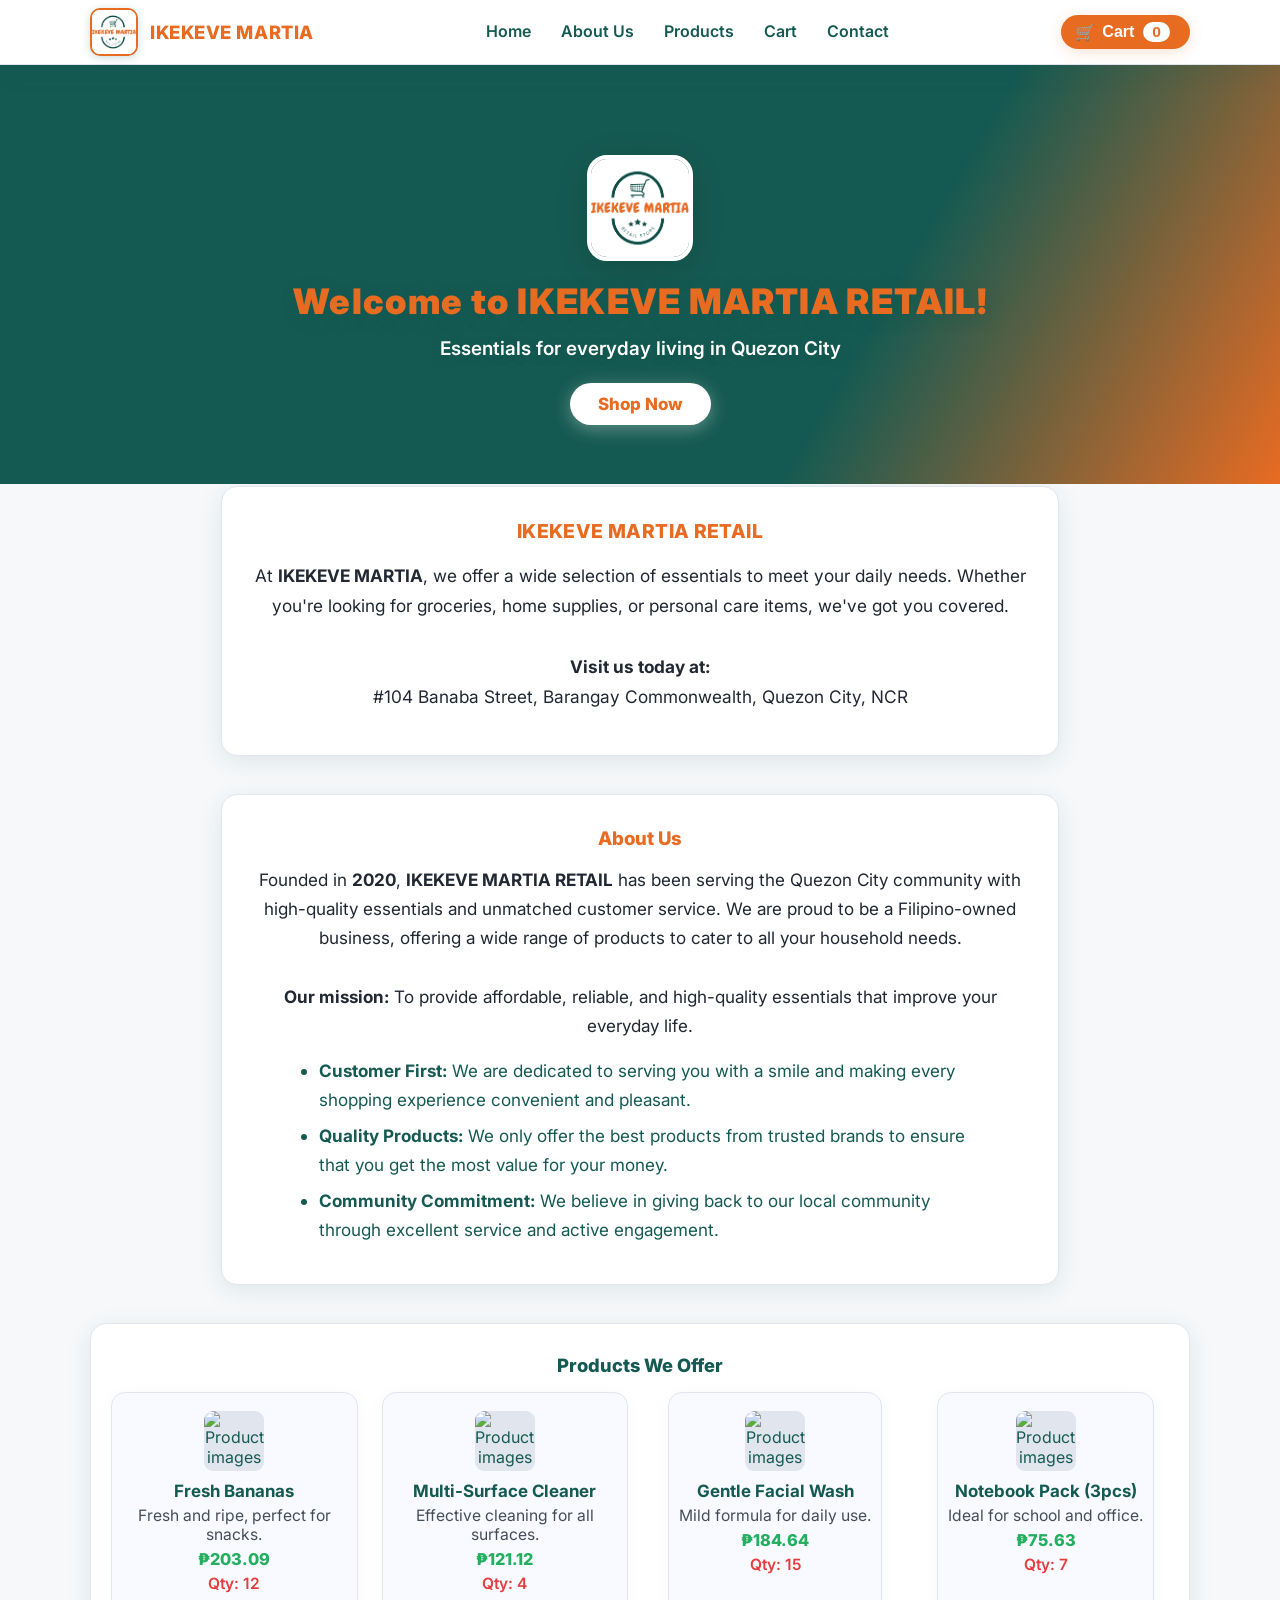
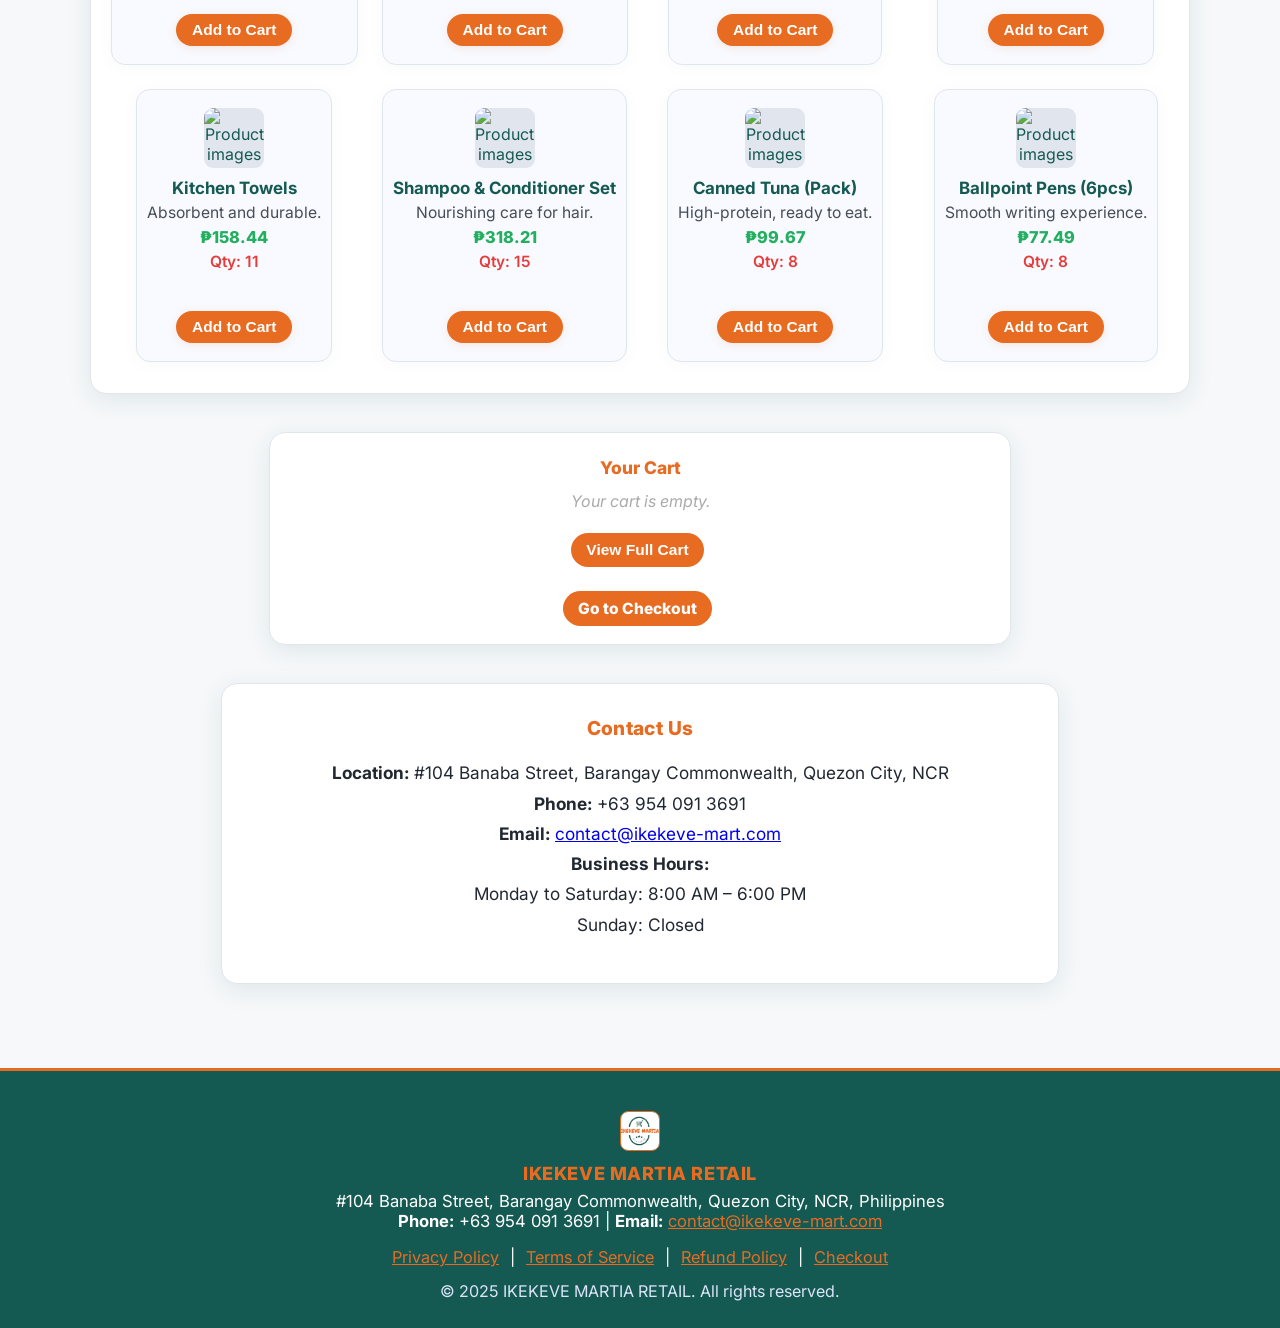
==== commit 09b5b379: "Update index.html" ====
--- a/index.html
+++ b/index.html
@@ -5,7 +5,7 @@
   <title>IKEKEVE MARTIA RETAIL – Essentials for Everyday Living</title>
   <meta name="viewport" content="width=device-width, initial-scale=1.0">
   <meta name="description" content="IKEKEVE MARTIA RETAIL – Groceries, home, personal care, and office supplies in Quezon City. Professional, responsive, and trusted Filipino-owned store.">
-  <link rel="icon" type="image/png" href="images/LOGO.png">
+  <link rel="icon" type="images/png" href="imagess/LOGO.png">
   <link href="https://fonts.googleapis.com/css2?family=Inter:wght@400;600;800&display=swap" rel="stylesheet">
   <style>
     :root {
@@ -555,7 +555,7 @@
   <nav class="navbar" id="navbar">
     <div class="navbar-inner">
       <div class="nav-logo">
-        <img src="image/LOGO.png" alt="IKEKEVE MARTIA Logo">
+        <img src="images/LOGO.png" alt="IKEKEVE MARTIA Logo">
         <span class="nav-brand">IKEKEVE MARTIA</span>
       </div>
       <div class="nav-links" id="nav-links">
@@ -584,7 +584,7 @@
 
   <section class="hero" id="welcome">
     <div class="hero-logo">
-      <img src="image/LOGO.png" alt="IKEKEVE MARTIA Logo" width="98" height="98">
+      <img src="images/LOGO.png" alt="IKEKEVE MARTIA Logo" width="98" height="98">
     </div>
     <div class="hero-title">Welcome to IKEKEVE MARTIA RETAIL!</div>
     <div class="hero-subtitle">Essentials for everyday living in Quezon City</div>
@@ -652,7 +652,7 @@
   <footer>
     <div class="footer-main">
       <div class="footer-logo">
-        <img src="image/LOGO.png" alt="IKEKEVE MARTIA Logo">
+        <img src="images/LOGO.png" alt="IKEKEVE MARTIA Logo">
       </div>
       <div class="footer-brand">IKEKEVE MARTIA RETAIL</div>
       <div class="footer-contact">
@@ -722,56 +722,56 @@
         name: "Fresh Bananas",
         price: randPrice(29),
         qty: randQty(),
-        img: "images/Pictures1.png",
+        img: "imagess/Pictures1.png",
         desc: "Fresh and ripe, perfect for snacks."
       },
       {
         name: "Multi-Surface Cleaner",
         price: randPrice(59),
         qty: randQty(),
-        img: "image/Pictures2.png",
+        img: "images/Pictures2.png",
         desc: "Effective cleaning for all surfaces."
       },
       {
         name: "Gentle Facial Wash",
         price: randPrice(109),
         qty: randQty(),
-        img: "images/Pictures3.png",
+        img: "imagess/Pictures3.png",
         desc: "Mild formula for daily use."
       },
       {
         name: "Notebook Pack (3pcs)",
         price: randPrice(49),
         qty: randQty(),
-        img: "images/Pictures4.png",
+        img: "imagess/Pictures4.png",
         desc: "Ideal for school and office."
       },
       {
         name: "Kitchen Towels",
         price: randPrice(39),
         qty: randQty(),
-        img: "images/Pictures5.png",
+        img: "imagess/Pictures5.png",
         desc: "Absorbent and durable."
       },
       {
         name: "Shampoo & Conditioner Set",
         price: randPrice(129),
         qty: randQty(),
-        img: "images/Pictures6.png",
+        img: "imagess/Pictures6.png",
         desc: "Nourishing care for hair."
       },
       {
         name: "Canned Tuna (Pack)",
         price: randPrice(99),
         qty: randQty(),
-        img: "images/Pictures7.png",
+        img: "imagess/Pictures7.png",
         desc: "High-protein, ready to eat."
       },
       {
         name: "Ballpoint Pens (6pcs)",
         price: randPrice(29),
         qty: randQty(),
-        img: "images/Pictures8.png",
+        img: "imagess/Pictures8.png",
         desc: "Smooth writing experience."
       }
     ];
@@ -784,7 +784,7 @@
         card.className = 'product-card';
         card.innerHTML = `
           <div class="product-img">
-            <img src="${item.img}" alt="Product image Pictures" />
+            <img src="${item.img}" alt="Product images Pictures" />
           </div>
           <div class="product-name">${item.name}</div>
           <div class="product-desc">${item.desc}</div>
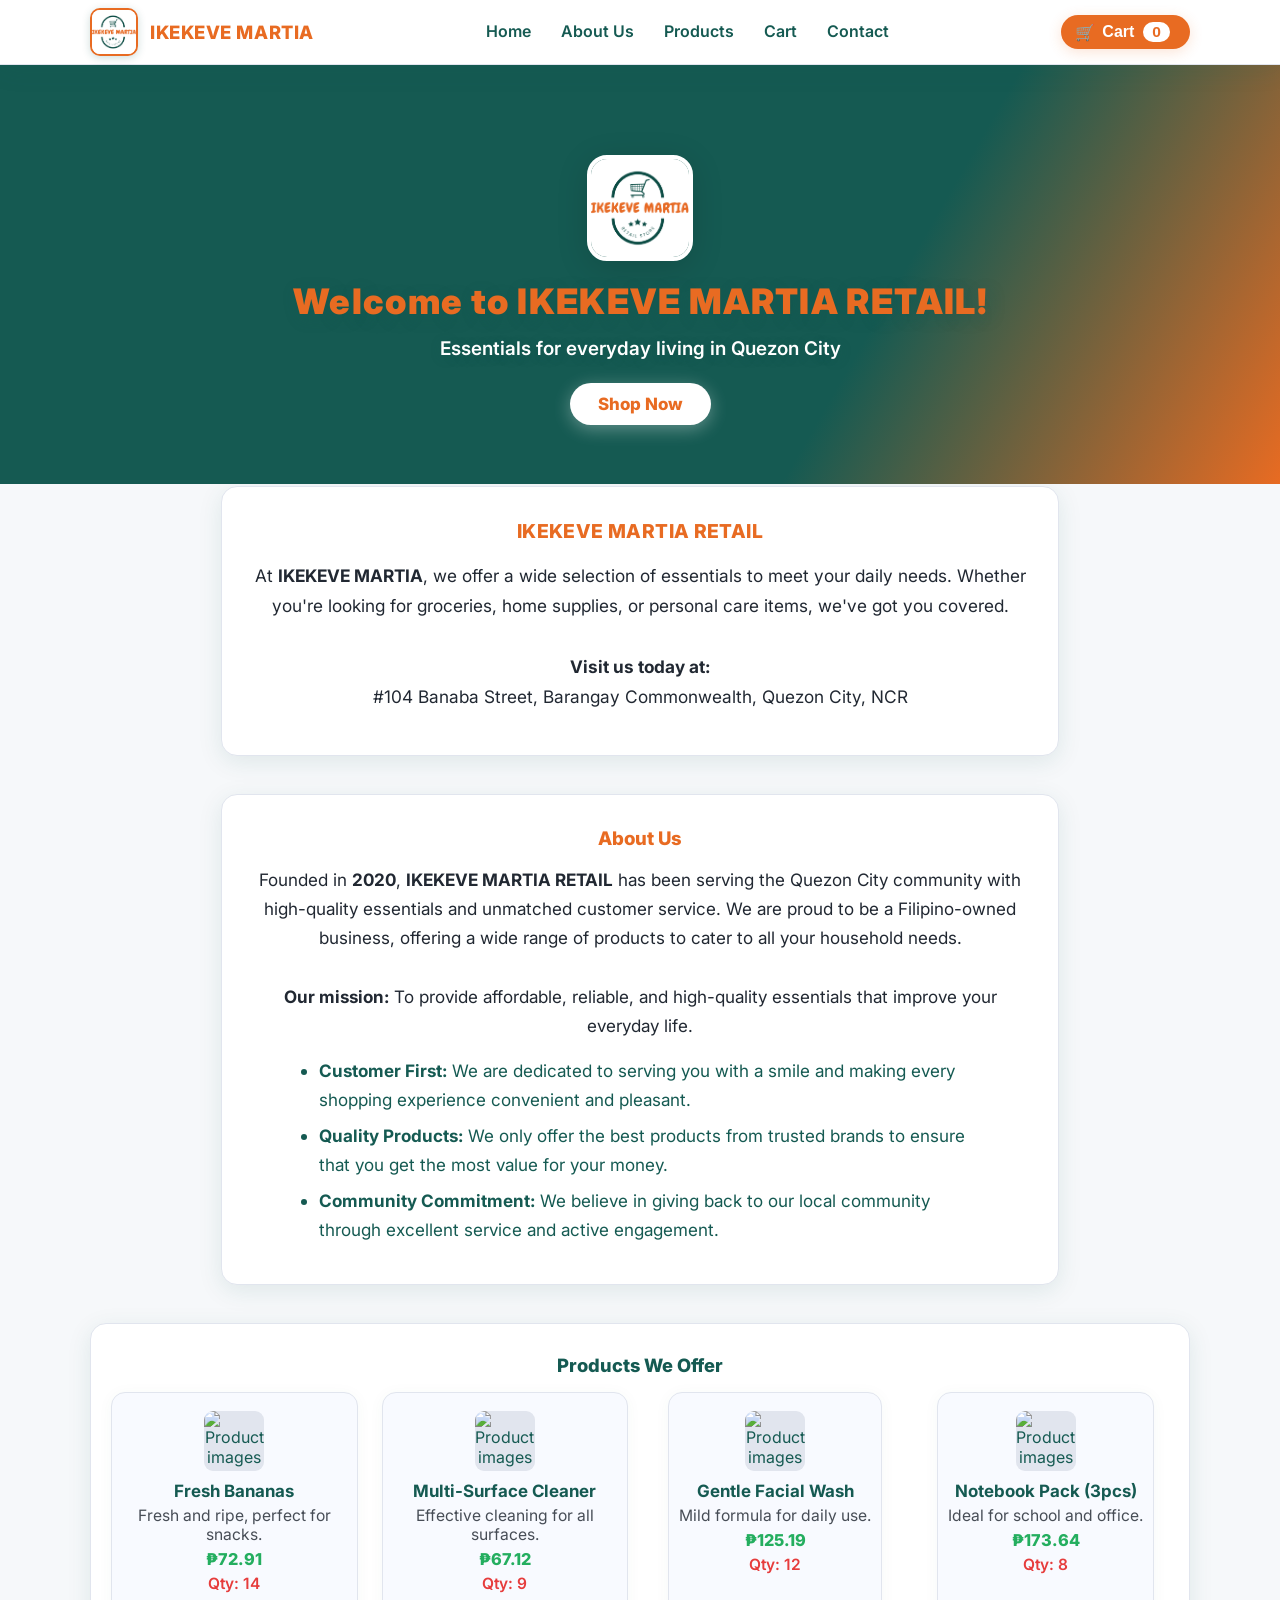
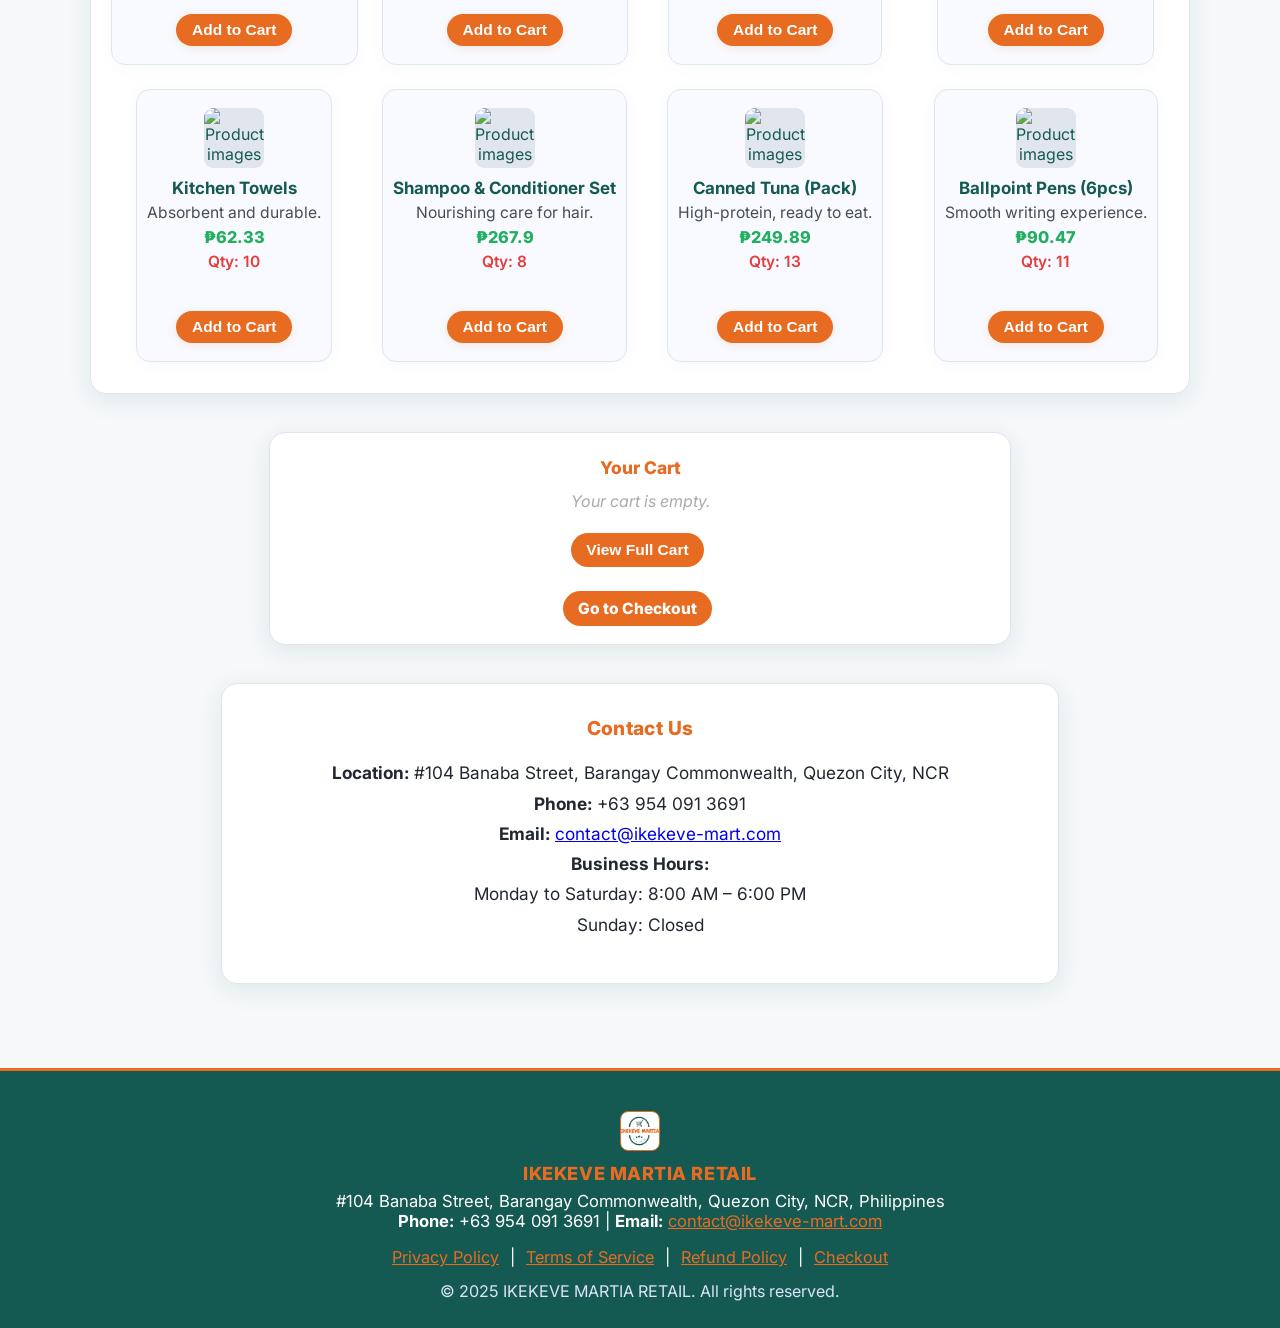
==== commit 3afb2211: "Update index.html" ====
--- a/index.html
+++ b/index.html
@@ -5,7 +5,7 @@
   <title>IKEKEVE MARTIA RETAIL – Essentials for Everyday Living</title>
   <meta name="viewport" content="width=device-width, initial-scale=1.0">
   <meta name="description" content="IKEKEVE MARTIA RETAIL – Groceries, home, personal care, and office supplies in Quezon City. Professional, responsive, and trusted Filipino-owned store.">
-  <link rel="icon" type="images/png" href="imagess/LOGO.png">
+  <link rel="icon" type="images/png" href="images/LOGO.png">
   <link href="https://fonts.googleapis.com/css2?family=Inter:wght@400;600;800&display=swap" rel="stylesheet">
   <style>
     :root {
@@ -722,7 +722,7 @@
         name: "Fresh Bananas",
         price: randPrice(29),
         qty: randQty(),
-        img: "imagess/Pictures1.png",
+        img: "images/Pictures1.png",
         desc: "Fresh and ripe, perfect for snacks."
       },
       {
@@ -736,42 +736,42 @@
         name: "Gentle Facial Wash",
         price: randPrice(109),
         qty: randQty(),
-        img: "imagess/Pictures3.png",
+        img: "images/Pictures3.png",
         desc: "Mild formula for daily use."
       },
       {
         name: "Notebook Pack (3pcs)",
         price: randPrice(49),
         qty: randQty(),
-        img: "imagess/Pictures4.png",
+        img: "images/Pictures4.png",
         desc: "Ideal for school and office."
       },
       {
         name: "Kitchen Towels",
         price: randPrice(39),
         qty: randQty(),
-        img: "imagess/Pictures5.png",
+        img: "images/Pictures5.png",
         desc: "Absorbent and durable."
       },
       {
         name: "Shampoo & Conditioner Set",
         price: randPrice(129),
         qty: randQty(),
-        img: "imagess/Pictures6.png",
+        img: "images/Pictures6.png",
         desc: "Nourishing care for hair."
       },
       {
         name: "Canned Tuna (Pack)",
         price: randPrice(99),
         qty: randQty(),
-        img: "imagess/Pictures7.png",
+        img: "images/Pictures7.png",
         desc: "High-protein, ready to eat."
       },
       {
         name: "Ballpoint Pens (6pcs)",
         price: randPrice(29),
         qty: randQty(),
-        img: "imagess/Pictures8.png",
+        img: "images/Pictures8.png",
         desc: "Smooth writing experience."
       }
     ];
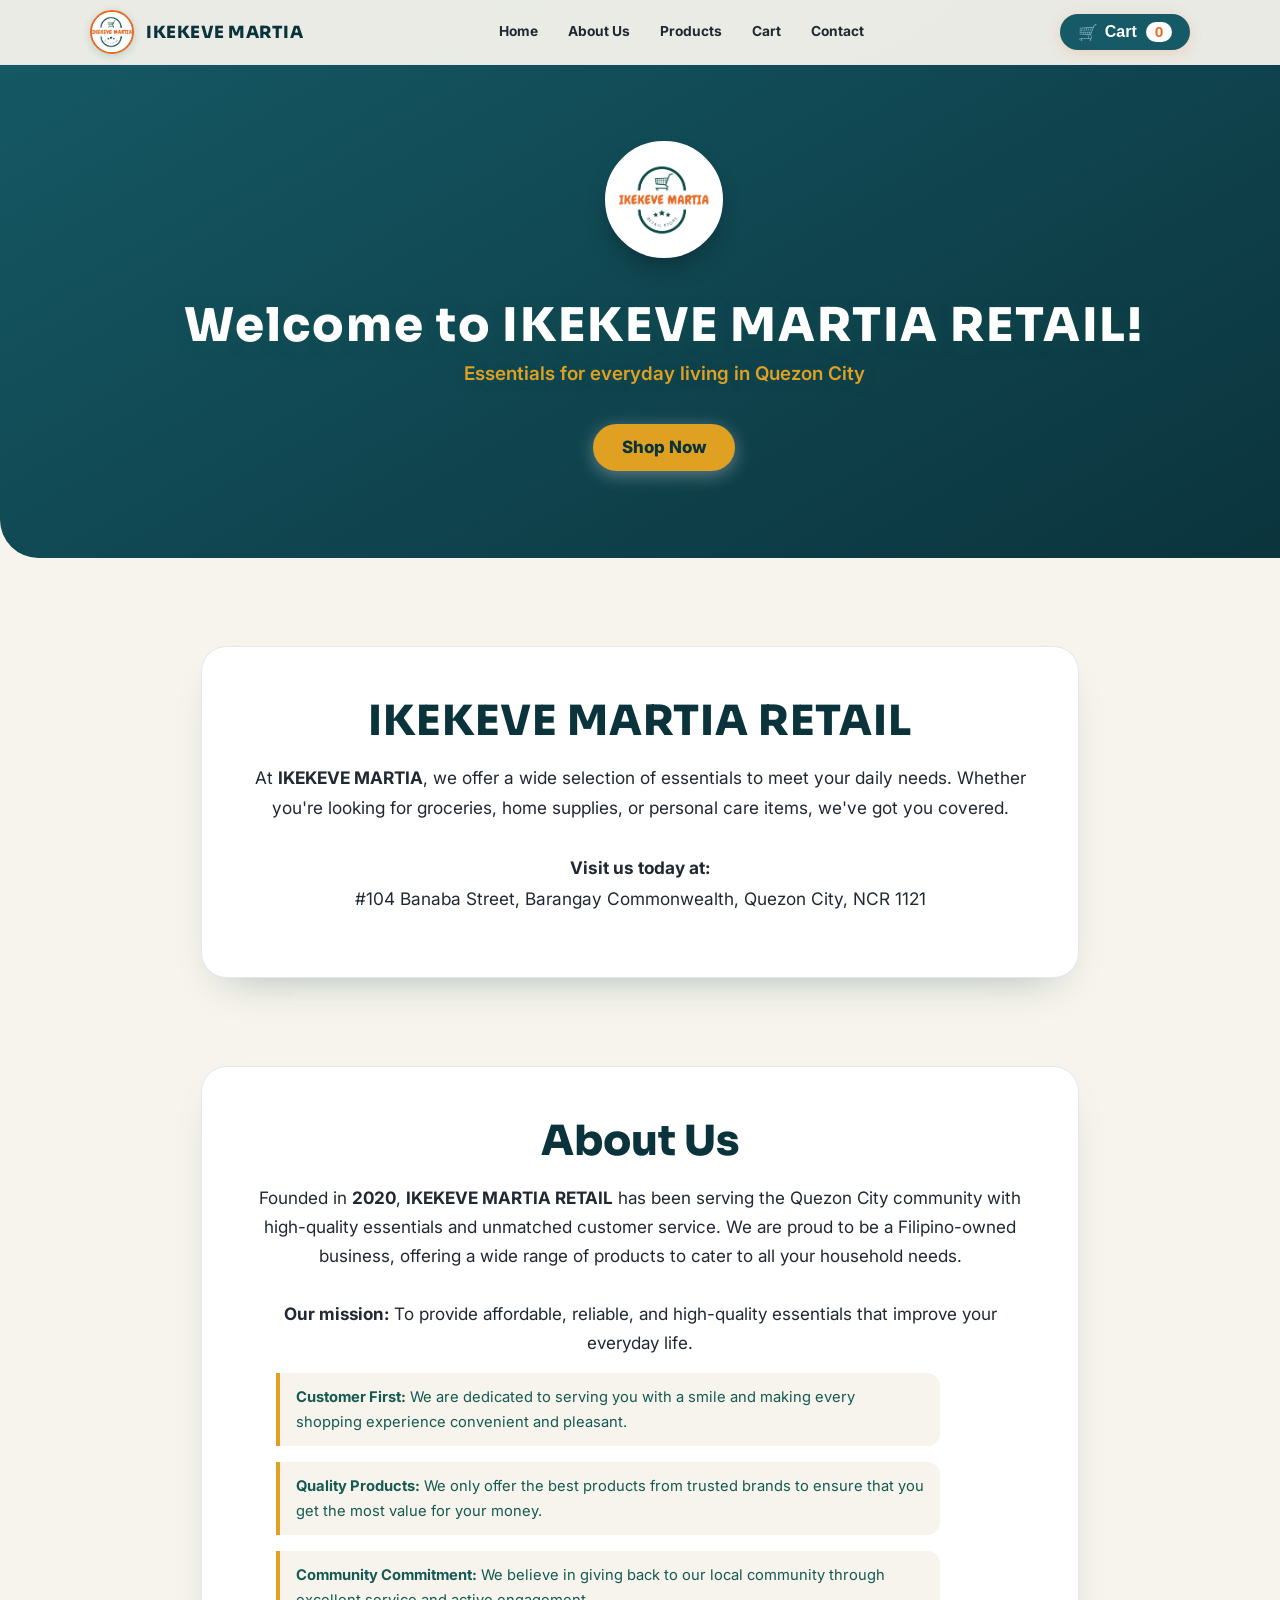
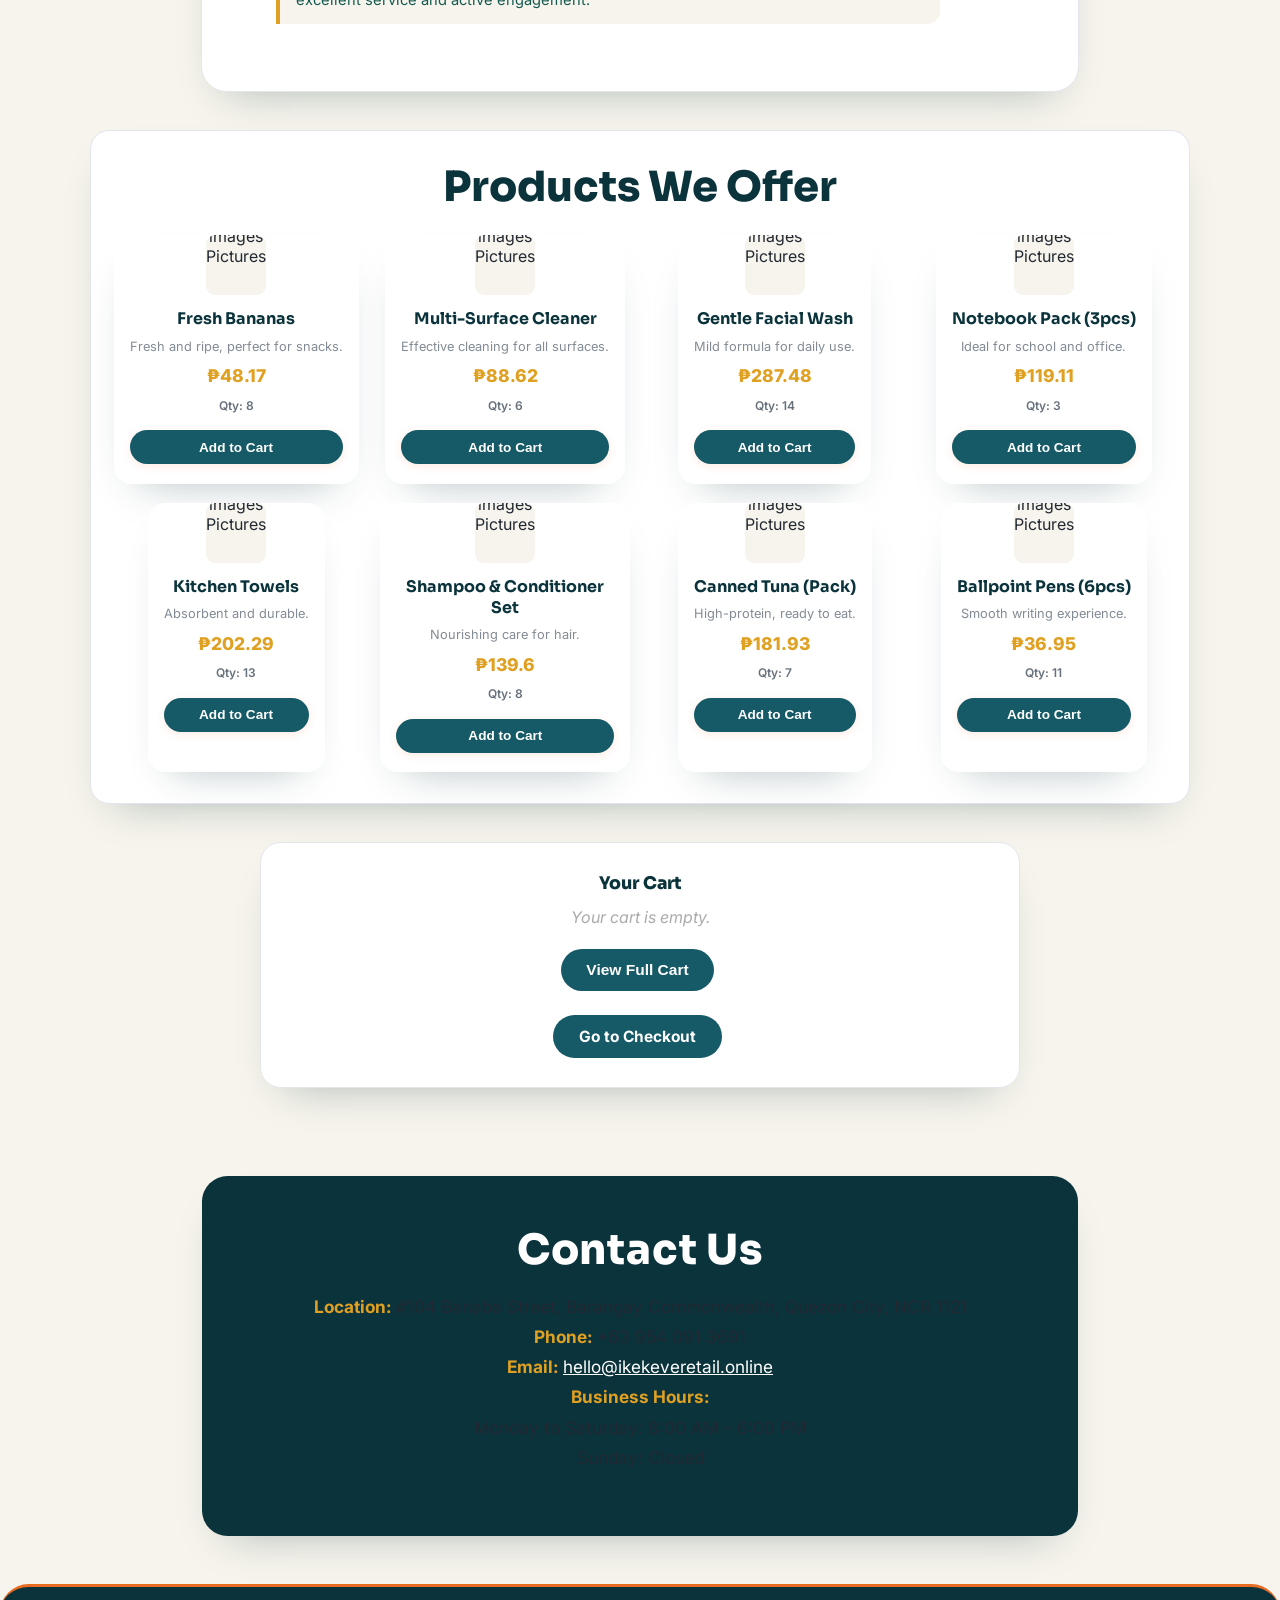
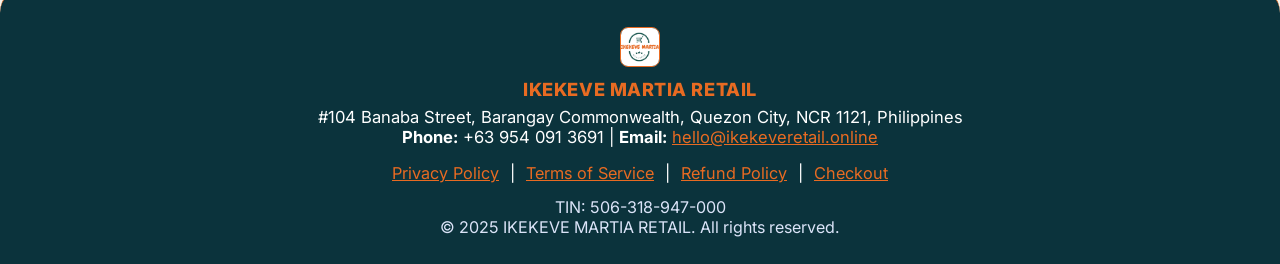
==== commit e696e35a: "Update site content and fix business registration data Co-Authored-By: Claude Sonnet 5 <noreply@anth" ====
--- a/index.html
+++ b/index.html
@@ -7,6 +7,9 @@
   <meta name="description" content="IKEKEVE MARTIA RETAIL – Groceries, home, personal care, and office supplies in Quezon City. Professional, responsive, and trusted Filipino-owned store.">
   <link rel="icon" type="images/png" href="images/LOGO.png">
   <link href="https://fonts.googleapis.com/css2?family=Inter:wght@400;600;800&display=swap" rel="stylesheet">
+  <link rel="preconnect" href="https://fonts.googleapis.com">
+  <link rel="preconnect" href="https://fonts.gstatic.com" crossorigin>
+  <link href="https://fonts.googleapis.com/css2?family=Sora:wght@600;700;800&display=swap" rel="stylesheet">
   <style>
     :root {
       --color-main: #155a52;
@@ -550,6 +553,7 @@
       .product-card { min-height: 160px; }
     }
   </style>
+  <link rel="stylesheet" href="polish.css">
 </head>
 <body>
   <nav class="navbar" id="navbar">
@@ -596,7 +600,7 @@
       <div class="welcome-body">
         At <strong>IKEKEVE MARTIA</strong>, we offer a wide selection of essentials to meet your daily needs. Whether you're looking for groceries, home supplies, or personal care items, we've got you covered.<br><br>
         <b>Visit us today at:</b><br>
-        #104 Banaba Street, Barangay Commonwealth, Quezon City, NCR
+        #104 Banaba Street, Barangay Commonwealth, Quezon City, NCR 1121
       </div>
     </section>
     <section class="about-section" id="about">
@@ -628,9 +632,9 @@
     <section class="welcome-section" id="contact">
       <div class="welcome-title">Contact Us</div>
       <div class="welcome-body">
-        <b>Location:</b> #104 Banaba Street, Barangay Commonwealth, Quezon City, NCR<br>
+        <b>Location:</b> #104 Banaba Street, Barangay Commonwealth, Quezon City, NCR 1121<br>
         <b>Phone:</b> +63 954 091 3691<br>
-        <b>Email:</b> <a href="mailto:contact@ikekeve-mart.com">contact@ikekeve-mart.com</a><br>
+        <b>Email:</b> <a href="mailto:hello@ikekeveretail.online">hello@ikekeveretail.online</a><br>
         <b>Business Hours:</b>
         <br>Monday to Saturday: 8:00 AM – 6:00 PM
         <br>Sunday: Closed
@@ -656,8 +660,8 @@
       </div>
       <div class="footer-brand">IKEKEVE MARTIA RETAIL</div>
       <div class="footer-contact">
-        #104 Banaba Street, Barangay Commonwealth, Quezon City, NCR, Philippines<br>
-        <b>Phone:</b> +63 954 091 3691 | <b>Email:</b> <a href="mailto:contact@ikekeve-mart.com">contact@ikekeve-mart.com</a>
+        #104 Banaba Street, Barangay Commonwealth, Quezon City, NCR 1121, Philippines<br>
+        <b>Phone:</b> +63 954 091 3691 | <b>Email:</b> <a href="mailto:hello@ikekeveretail.online">hello@ikekeveretail.online</a>
       </div>
       <div class="footer-links">
         <a href="privacy-policy.html">Privacy Policy</a> |
@@ -666,6 +670,7 @@
         <a href="order-summary.html">Checkout</a>
       </div>
       <div class="footer-copy">
+        TIN: 506-318-947-000<br>
         &copy; 2025 IKEKEVE MARTIA RETAIL. All rights reserved.
       </div>
     </div>
--- a/polish.css
+++ b/polish.css
@@ -0,0 +1,82 @@
+:root {
+  --harbor: #155a66;
+  --harbor-deep: #0b333c;
+  --gold: #e0a022;
+  --cream: #f6f4ec;
+  --card: #fff;
+  --ink: #212832;
+  --muted: #68727d;
+  --line: #e3e7ec;
+  --radius: 1.2rem;
+  --shadow: 0 20px 42px -26px rgba(11,51,60,.38);
+  --display: 'Sora', 'Inter', sans-serif;
+}
+html { scroll-behavior: smooth; }
+body { background: var(--cream); color: var(--ink); -webkit-font-smoothing: antialiased; }
+section[id] { scroll-margin-top: 90px; }
+.hero-title, .welcome-title, .about-title, .products-title, .cart-title { font-family: var(--display); }
+
+/* Header */
+.navbar { background: rgba(246,244,236,.95); backdrop-filter: blur(6px); box-shadow: none; border-bottom: 1px solid var(--line); }
+.nav-logo img { width: 40px; height: 40px; border-radius: 50%; }
+.nav-brand { font-family: var(--display); font-size: 1.05rem; color: var(--harbor-deep); }
+.nav-links a { font-weight: 700; font-size: .86rem; color: var(--ink); }
+.nav-links a:hover { color: var(--harbor); }
+.nav-cart-btn { background: var(--harbor); color: #fff; border-radius: 999px; padding: .5rem 1.1rem; font-weight: 700; }
+.nav-cart-btn:hover { background: var(--gold); color: var(--harbor-deep); }
+
+main { max-width: 1100px; margin: 0 auto; padding: 0 1.5rem; }
+main > section { margin-bottom: clamp(3.2rem, 7vw, 5.5rem); }
+
+/* Hero */
+.hero {
+  text-align: center; background: linear-gradient(150deg, var(--harbor) 0%, var(--harbor-deep) 100%); color: #d9ebee;
+  border-radius: 0 0 2.4rem 2.4rem; padding: clamp(3rem, 7vw, 5rem) 1.5rem clamp(2.4rem, 5vw, 3.6rem);
+}
+.hero-logo img { width: 90px; height: 90px; border-radius: 50%; background: #fff; padding: .6rem; box-shadow: 0 14px 28px -10px rgba(0,0,0,.4); }
+.hero-title { color: #fff; font-size: clamp(2rem, 4vw, 2.9rem); margin: 1.2rem 0 .5rem; }
+.hero-subtitle { color: var(--gold); font-weight: 600; }
+.hero-cta { display: inline-block; margin-top: 1.4rem; background: var(--gold); color: var(--harbor-deep); border-radius: 999px; padding: .85rem 1.8rem; font-weight: 800; }
+.hero-cta:hover { background: #fff; }
+
+/* Welcome / About */
+.welcome-section, .about-section { background: var(--card); border: 1px solid var(--line); border-radius: 1.6rem; padding: clamp(1.8rem,4vw,3rem); margin-top: clamp(3.2rem, 7vw, 5.5rem); }
+.welcome-title, .about-title { font-size: clamp(1.8rem, 3.6vw, 2.6rem); color: var(--harbor-deep); margin-bottom: 1rem; }
+.about-list { list-style: none; margin: 1rem 0 0; display: grid; gap: .6rem; }
+.about-list li { background: var(--cream); border-left: 4px solid var(--gold); border-radius: 0 .8rem .8rem 0; padding: .7rem 1rem; font-size: .92rem; }
+
+/* Products */
+.products-title { font-size: clamp(1.8rem, 3.6vw, 2.6rem); color: var(--harbor-deep); margin-bottom: 1.4rem; }
+.product-grid { display: grid; grid-template-columns: repeat(4, 1fr); gap: 1.2rem; }
+.product-card { background: var(--card); border: none; border-radius: 1.1rem; box-shadow: var(--shadow); padding: 0 0 1.2rem; overflow: hidden; transition: transform .2s; min-height: 0 !important; }
+.product-card:hover { transform: translateY(-5px); }
+.product-img { background: var(--cream); margin-bottom: .8rem; }
+.product-img img { width: 100%; height: 150px; object-fit: contain; padding: 1rem; }
+.product-name { font-family: var(--display); color: var(--harbor-deep); font-size: 1rem; padding: 0 1rem; }
+.product-desc { color: var(--muted); font-size: .8rem; padding: .3rem 1rem 0; }
+.product-price { color: var(--gold); font-weight: 800; font-size: 1.1rem; padding: .4rem 1rem; }
+.product-stock { color: var(--muted); font-size: .75rem; padding: 0 1rem .6rem; }
+.add-cart-btn { margin: 0 1rem; width: calc(100% - 2rem); background: var(--harbor); color: #fff; border: none; border-radius: 999px; padding: .6rem; font-weight: 700; font-size: .85rem; cursor: pointer; }
+.add-cart-btn:hover:not(:disabled) { background: var(--gold); color: var(--harbor-deep); }
+
+/* Cart */
+.cart-section { background: var(--card); border: 1px solid var(--line); border-radius: 1.3rem; padding: 1.8rem; text-align: center; }
+.cart-title { color: var(--harbor-deep); }
+.cart-action-btn { background: var(--harbor); color: #fff; border: none; border-radius: 999px; padding: .75rem 1.6rem; font-weight: 700; cursor: pointer; }
+.cart-action-btn:hover { background: var(--gold); color: var(--harbor-deep); }
+
+/* Contact */
+#contact.welcome-section { background: var(--harbor-deep); color: #d9ebee; border: none; }
+#contact .welcome-title { color: #fff; }
+#contact b { color: var(--gold); }
+#contact a { color: #fff; text-decoration: underline; }
+
+footer { background: var(--harbor-deep); border-radius: 1.8rem 1.8rem 0 0; }
+
+@media (max-width: 1000px) {
+  .product-grid { grid-template-columns: 1fr 1fr; }
+}
+@media (max-width: 600px) {
+  .product-grid { grid-template-columns: 1fr; }
+}
+@media (prefers-reduced-motion: reduce) { html { scroll-behavior: auto; } * { transition: none !important; } }
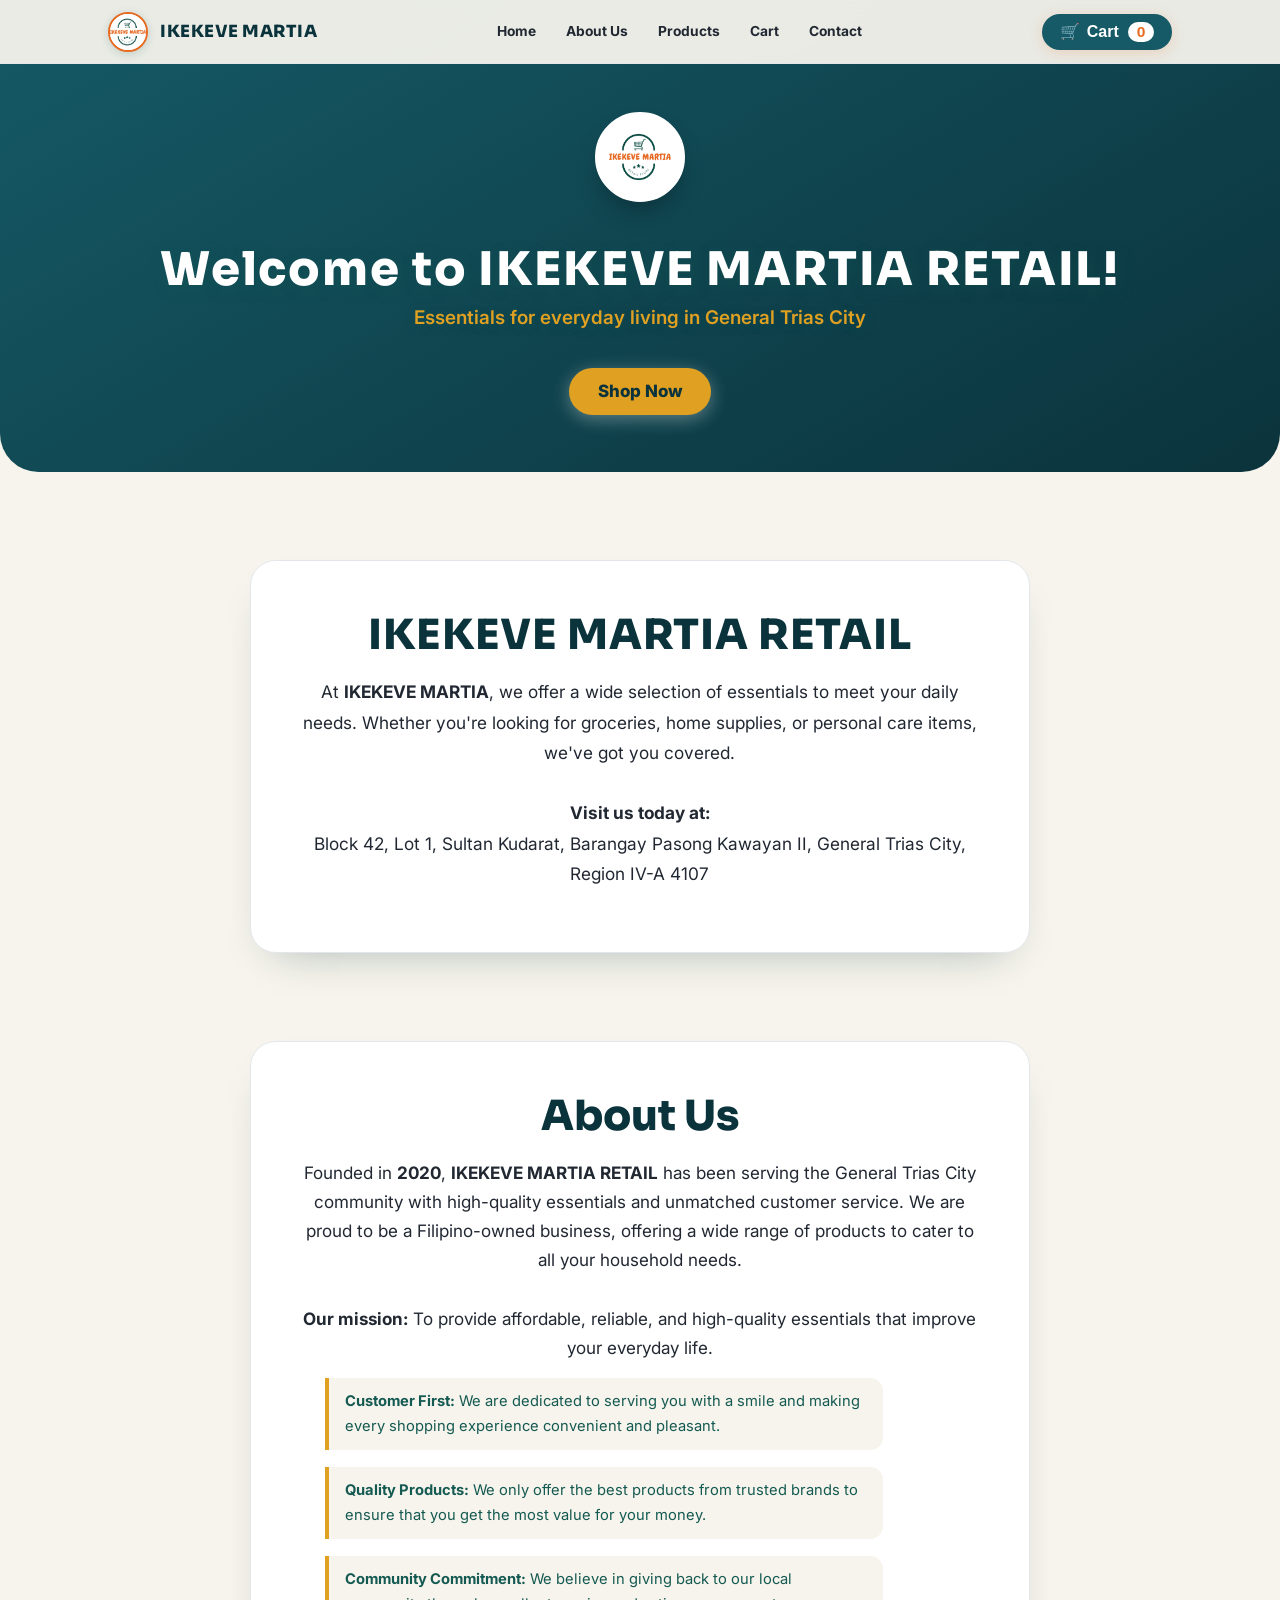
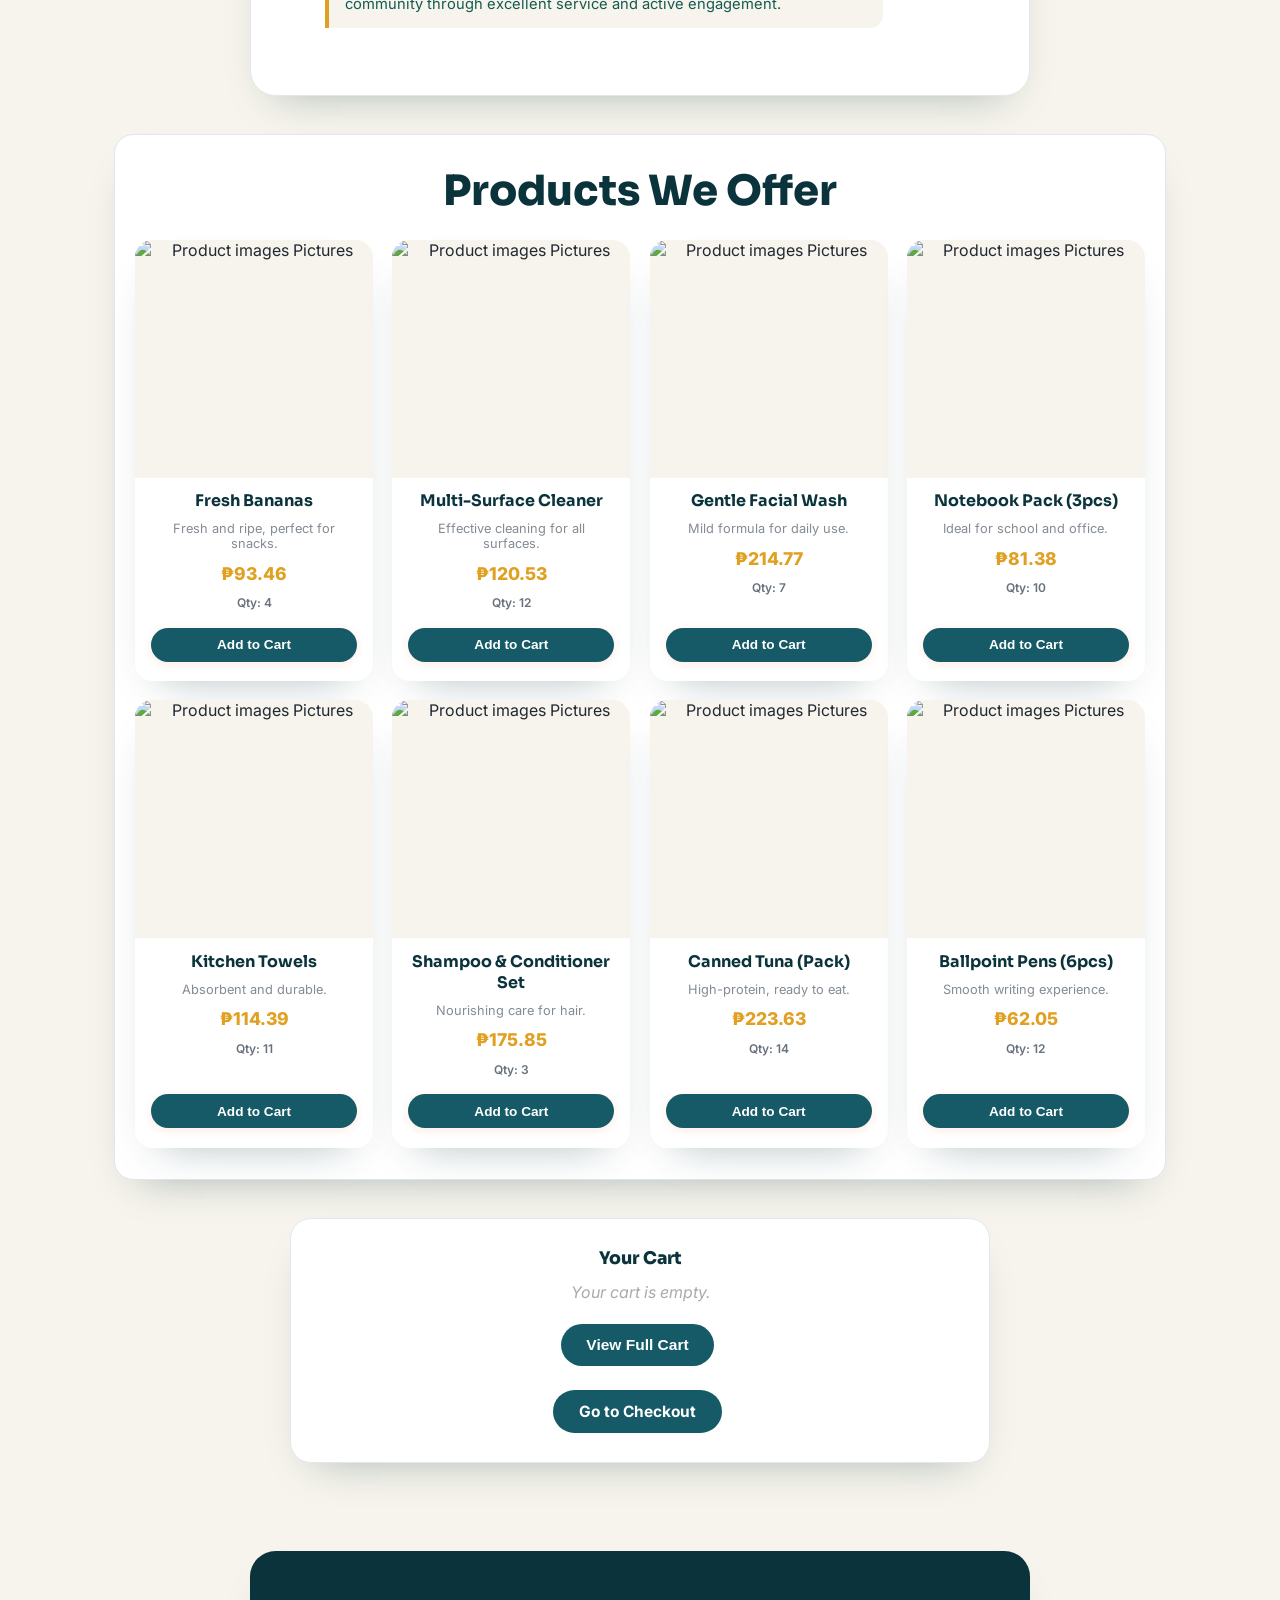
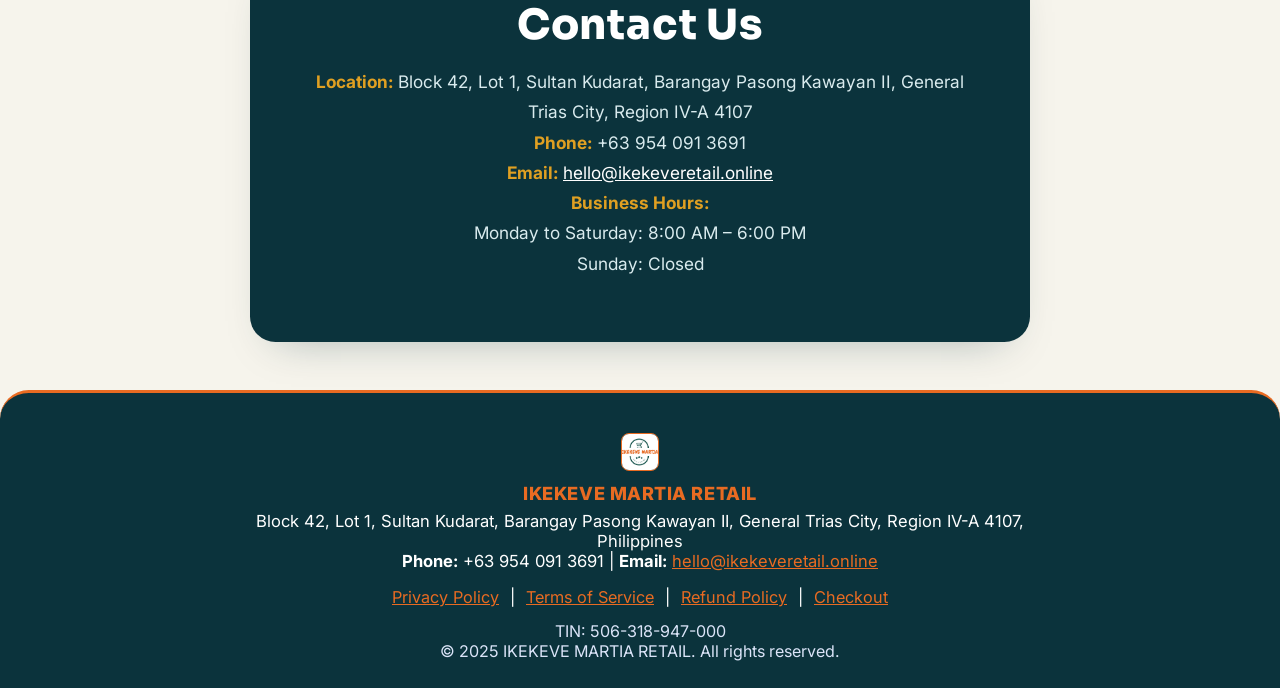
==== commit 0bc7fa4f: "Update store address to Pasong Kawayan II, General Trias City; fix overflow, product grid and contac" ====
--- a/index.html
+++ b/index.html
@@ -4,7 +4,7 @@
   <meta charset="UTF-8">
   <title>IKEKEVE MARTIA RETAIL – Essentials for Everyday Living</title>
   <meta name="viewport" content="width=device-width, initial-scale=1.0">
-  <meta name="description" content="IKEKEVE MARTIA RETAIL – Groceries, home, personal care, and office supplies in Quezon City. Professional, responsive, and trusted Filipino-owned store.">
+  <meta name="description" content="IKEKEVE MARTIA RETAIL – Groceries, home, personal care, and office supplies in General Trias City. Professional, responsive, and trusted Filipino-owned store.">
   <link rel="icon" type="images/png" href="images/LOGO.png">
   <link href="https://fonts.googleapis.com/css2?family=Inter:wght@400;600;800&display=swap" rel="stylesheet">
   <link rel="preconnect" href="https://fonts.googleapis.com">
@@ -591,7 +591,7 @@
       <img src="images/LOGO.png" alt="IKEKEVE MARTIA Logo" width="98" height="98">
     </div>
     <div class="hero-title">Welcome to IKEKEVE MARTIA RETAIL!</div>
-    <div class="hero-subtitle">Essentials for everyday living in Quezon City</div>
+    <div class="hero-subtitle">Essentials for everyday living in General Trias City</div>
     <a href="#products" class="hero-cta">Shop Now</a>
   </section>
   <main>
@@ -600,13 +600,13 @@
       <div class="welcome-body">
         At <strong>IKEKEVE MARTIA</strong>, we offer a wide selection of essentials to meet your daily needs. Whether you're looking for groceries, home supplies, or personal care items, we've got you covered.<br><br>
         <b>Visit us today at:</b><br>
-        #104 Banaba Street, Barangay Commonwealth, Quezon City, NCR 1121
+        Block 42, Lot 1, Sultan Kudarat, Barangay Pasong Kawayan II, General Trias City, Region IV-A 4107
       </div>
     </section>
     <section class="about-section" id="about">
       <div class="about-title">About Us</div>
       <div class="about-body">
-        Founded in <b>2020</b>, <b>IKEKEVE MARTIA RETAIL</b> has been serving the Quezon City community with high-quality essentials and unmatched customer service. We are proud to be a Filipino-owned business, offering a wide range of products to cater to all your household needs.<br><br>
+        Founded in <b>2020</b>, <b>IKEKEVE MARTIA RETAIL</b> has been serving the General Trias City community with high-quality essentials and unmatched customer service. We are proud to be a Filipino-owned business, offering a wide range of products to cater to all your household needs.<br><br>
         <b>Our mission:</b> To provide affordable, reliable, and high-quality essentials that improve your everyday life.<br>
         <ul class="about-list">
           <li><b>Customer First:</b> We are dedicated to serving you with a smile and making every shopping experience convenient and pleasant.</li>
@@ -632,7 +632,7 @@
     <section class="welcome-section" id="contact">
       <div class="welcome-title">Contact Us</div>
       <div class="welcome-body">
-        <b>Location:</b> #104 Banaba Street, Barangay Commonwealth, Quezon City, NCR 1121<br>
+        <b>Location:</b> Block 42, Lot 1, Sultan Kudarat, Barangay Pasong Kawayan II, General Trias City, Region IV-A 4107<br>
         <b>Phone:</b> +63 954 091 3691<br>
         <b>Email:</b> <a href="mailto:hello@ikekeveretail.online">hello@ikekeveretail.online</a><br>
         <b>Business Hours:</b>
@@ -660,7 +660,7 @@
       </div>
       <div class="footer-brand">IKEKEVE MARTIA RETAIL</div>
       <div class="footer-contact">
-        #104 Banaba Street, Barangay Commonwealth, Quezon City, NCR 1121, Philippines<br>
+        Block 42, Lot 1, Sultan Kudarat, Barangay Pasong Kawayan II, General Trias City, Region IV-A 4107, Philippines<br>
         <b>Phone:</b> +63 954 091 3691 | <b>Email:</b> <a href="mailto:hello@ikekeveretail.online">hello@ikekeveretail.online</a>
       </div>
       <div class="footer-links">
--- a/polish.css
+++ b/polish.css
@@ -80,3 +80,18 @@
   .product-grid { grid-template-columns: 1fr; }
 }
 @media (prefers-reduced-motion: reduce) { html { scroll-behavior: auto; } * { transition: none !important; } }
+
+/* === Quick fix 2026-11-07: layout cleanup === */
+*, *::before, *::after { box-sizing: border-box; }
+html, body { overflow-x: hidden; }
+.hero { width: 100%; max-width: 100%; }
+/* Products: even cards, photos fill the card */
+.product-grid { grid-template-columns: repeat(4, minmax(0, 1fr)) !important; align-items: stretch; }
+.product-card { max-width: none !important; width: 100%; margin: 0 !important; padding: 0 0 1.2rem !important; align-items: stretch !important; display: flex; flex-direction: column; }
+.product-img { width: 100% !important; height: auto !important; aspect-ratio: 1 / 1; margin: 0 0 .8rem !important; overflow: hidden; border-radius: 0 !important; }
+.product-img img { width: 100% !important; height: 100% !important; object-fit: cover !important; padding: 0 !important; border-radius: 0 !important; }
+.add-cart-btn { margin-top: auto !important; }
+/* Contact: readable text on the dark panel */
+#contact .welcome-body { color: #d9ebee !important; }
+@media (max-width: 900px) { .product-grid { grid-template-columns: repeat(2, minmax(0, 1fr)) !important; } }
+@media (max-width: 480px) { .product-grid { grid-template-columns: 1fr !important; } }
